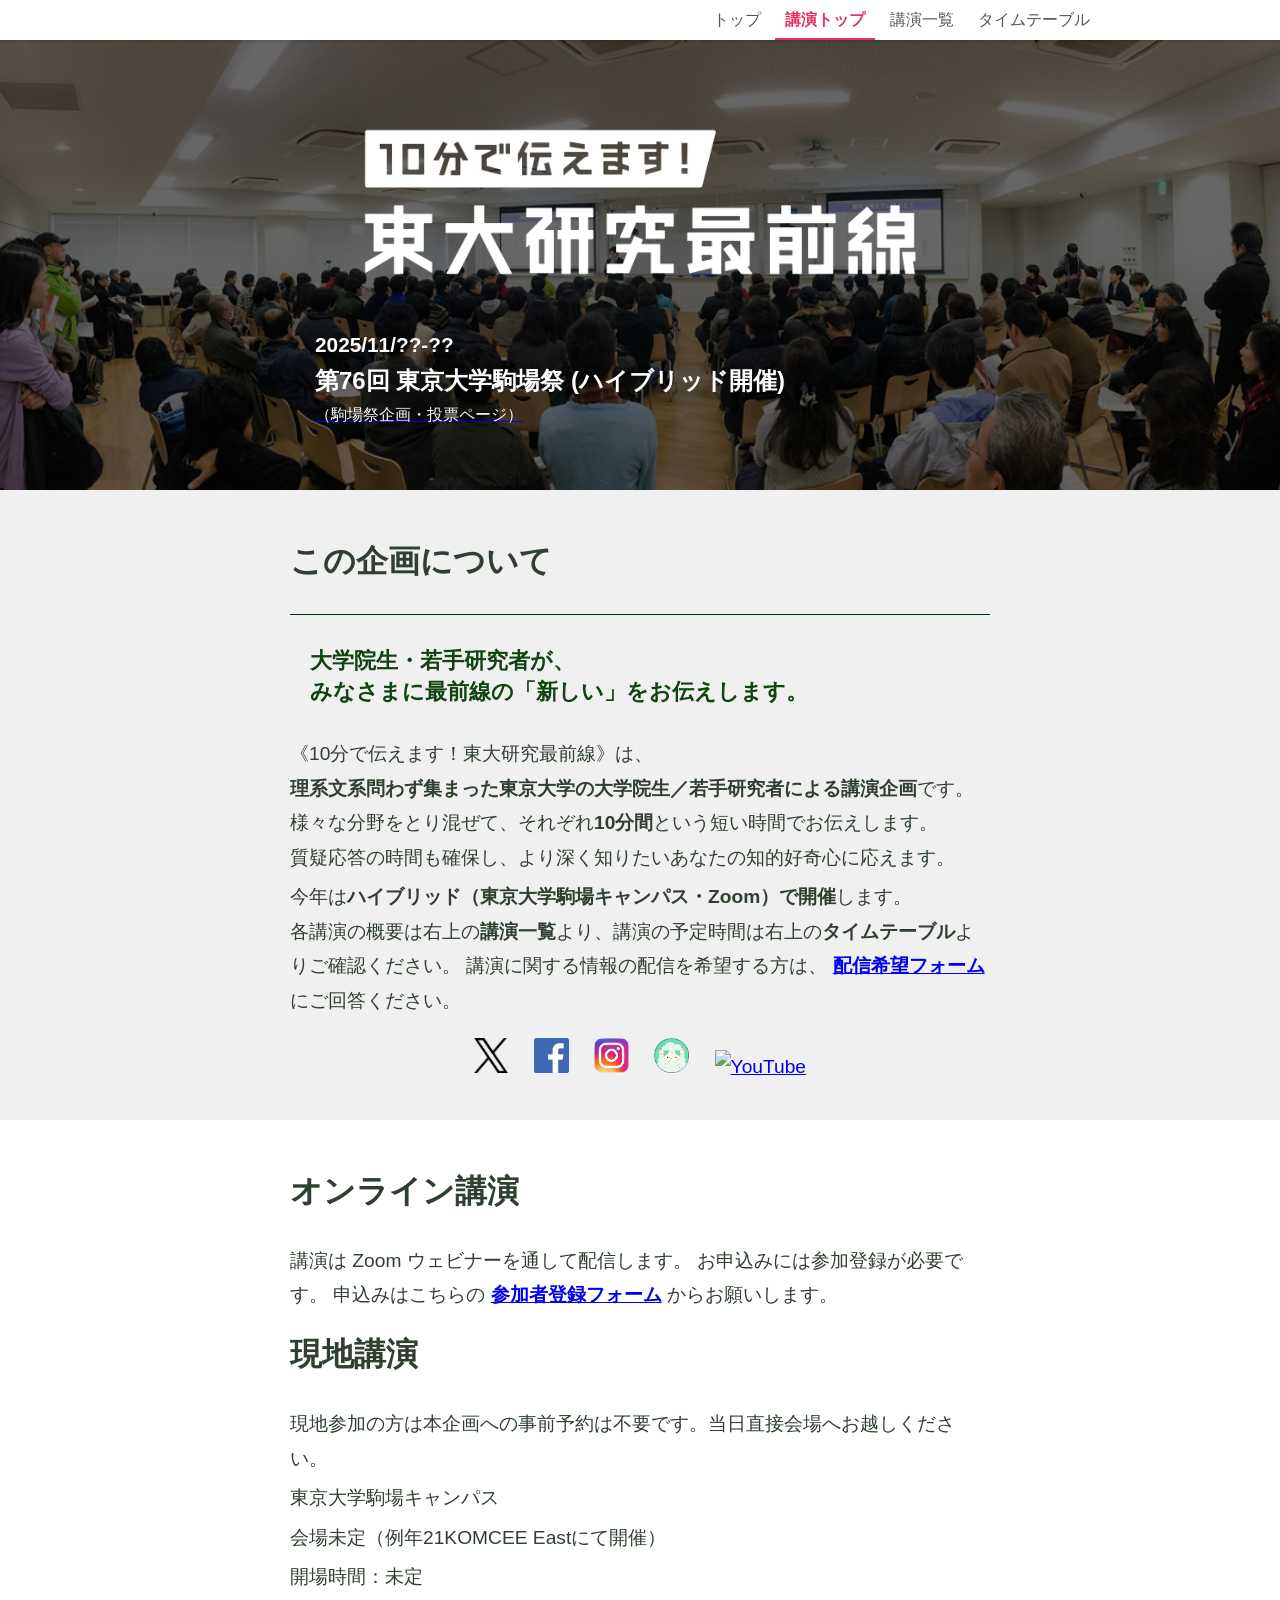
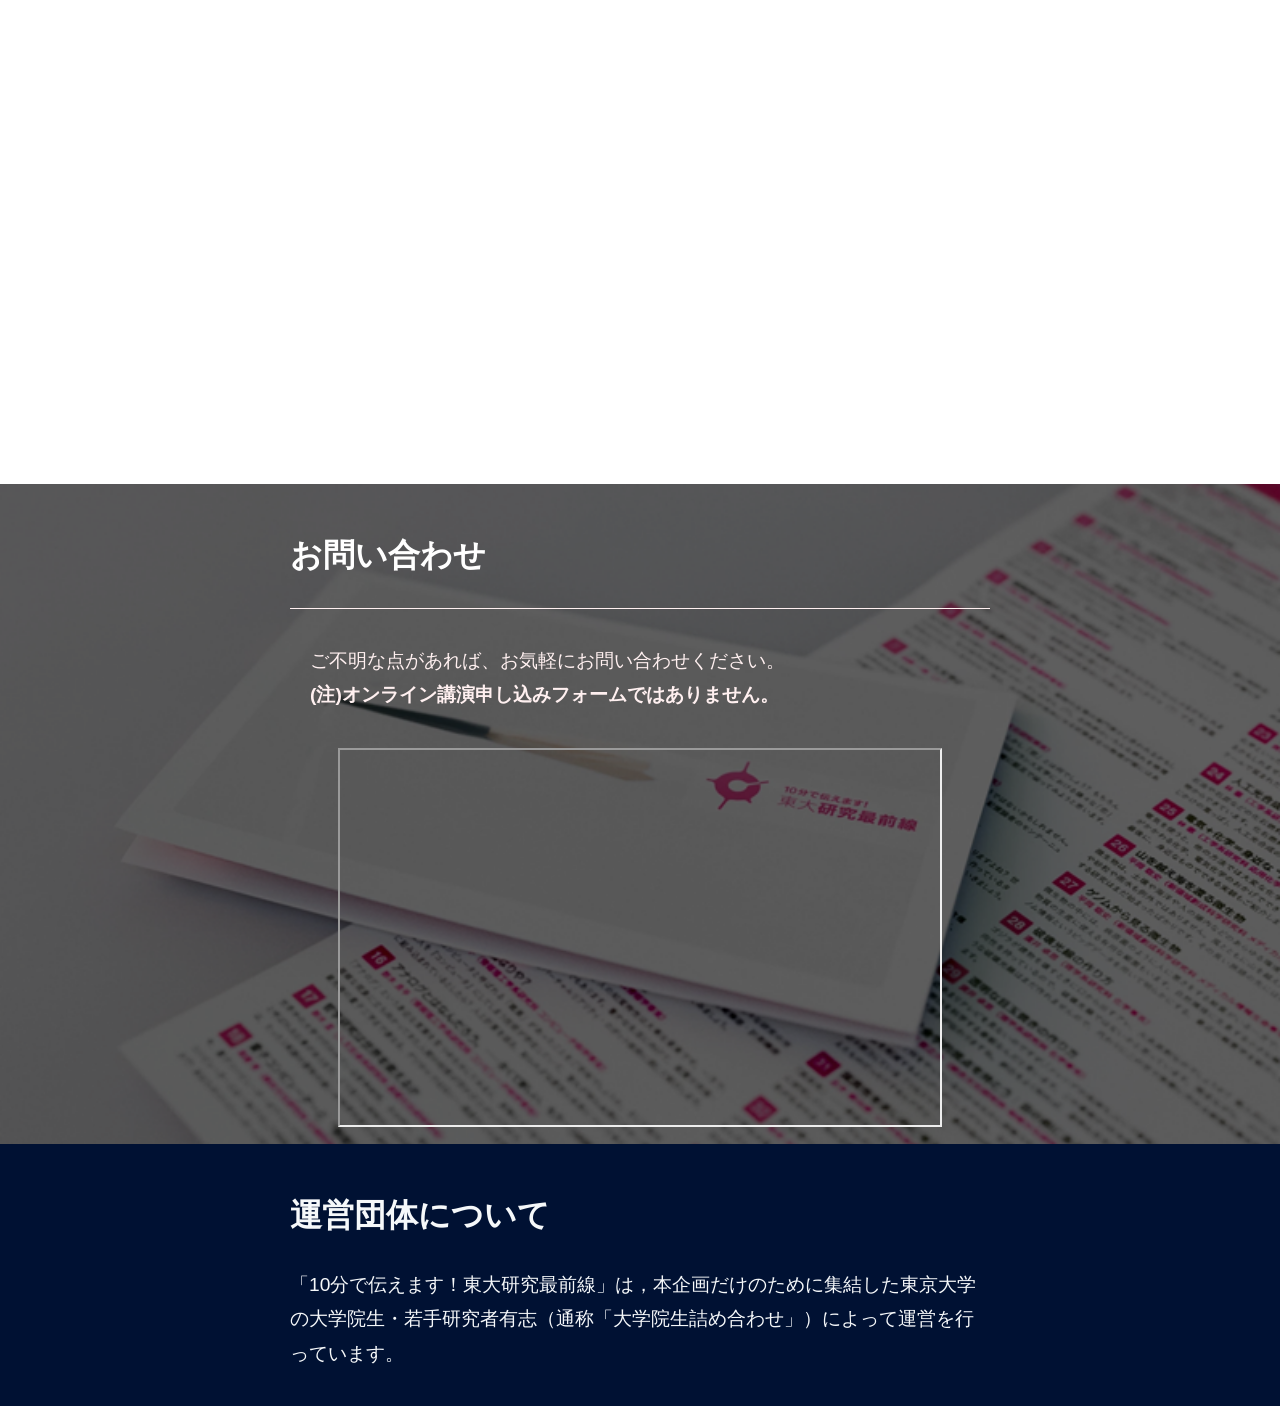
==== index.html @ d10f163a "youtubeリンクを追加" ====
﻿<!DOCTYPE html>
<html lang="ja">

<head>
    <meta charset="UTF-8">
    <meta name="viewport" content="width=device-width, initial-scale=1.0">
    <meta name="description" content="2025年度東京大学駒場祭企画「10分で伝えます！東大研究最前線」のウェブページです。最先端の研究について10分間で分かりやすくお伝えします。">
    <meta name="keywords" content="東京大学,東大,駒場祭,学園祭,講演,2025,10分で伝えます,10分,東大研究最前線,研究最前線,研究">
    <title>2025年度駒場祭「10分で伝えます！東大研究最前線」</title>
    <link rel="stylesheet" href="css/main.css?20250512">
    <link rel="icon" href="img/kf_min.png">

    <!-- OGP -->
    <meta name="twitter:card" content="summary">
    <meta name="twitter:site" content="@ut10min">
    <meta name="twitter:creator" content="@ut10min">
    <meta name="twitter:title" content="2025年度駒場祭「10分で伝えます！東大研究最前線」 - 講演トップ">
    <meta name="twitter:description" content="2025年度東京大学駒場祭企画「10分で伝えます！東大研究最前線」のウェブページです。最先端の研究について10分間で分かりやすくお伝えします。">
    <meta name="twitter:image" content="https://ut-10min.github.io/kf76/img/kf_min.png">
    <meta property="og:title" content="2025年度駒場祭「10分で伝えます！東大研究最前線」 - 講演トップ">
    <meta property="og:url" content="https://ut-10min.github.io/kf76/timetable.html">
    <meta property="og:image" content="https://ut-10min.github.io/kf76/img/kf_min.png">
    <meta property="og:site_name" content="2025年度駒場祭「10分で伝えます！東大研究最前線」">

    <!-- jQuery -->
    <script src="https://ajax.googleapis.com/ajax/libs/jquery/1.8.2/jquery.min.js"></script>

    <!-- Global site tag (gtag.js) - Google Analytics -->
    <script async src="https://www.googletagmanager.com/gtag/js?id=UA-123778672-1"></script>
    <script>
        window.dataLayer = window.dataLayer || [];
        function gtag() { dataLayer.push(arguments); }
        gtag('js', new Date());

        gtag('config', 'UA-123778672-1');
    </script>

    <!-- user script -->
    <script src="js/main.js"></script>
</head>

<body>
    <div class="fixed-nav">
        <div class="fixed-nav-inner">
            <a href="/">トップ</a>
            <!-- <a href="index.html" class="active">トップ</a> -->
            <a href="index.html" class="active">講演トップ</a>
            <a href="talks.html">講演一覧</a>
            <a href="timetable.html">タイムテーブル</a>
        </div>
    </div>
    <div class="container">
        <div id="title-hero">
            <div id="title-logo">
                <img src="img/title.png">
            </div>
            <div id="title-info">
                <p>2025/11/??-??</p>
                <h4>第76回&nbsp;東京大学駒場祭 (ハイブリッド開催)</h4> <!-- UPDATE -->
                <!--<p>申込は<a href="https://ut-10min.github.io/registration/" style="color : #ffffff;">こちら</a>から</p>-->
                <a href="https://ut-10min.github.io/vote.html"><font color="#fffafa">（駒場祭企画・投票ページ）</font></a>
            </div>
        </div>
        <div class="full-article" id="article-intro">
            <h2>この企画について</h2>
            <div class="article-headline">
                <h3>
                    大学院生・若手研究者が、<br>
                    みなさまに最前線の「新しい」をお伝えします。
                </h3>
            </div>
            <p>
                《10分で伝えます！東大研究最前線》は、<br>
                <b>理系文系問わず集まった東京大学の大学院生／若手研究者による講演企画</b>です。<br>
                様々な分野をとり混ぜて、それぞれ<b>10分間</b>という短い時間でお伝えします。<br>
                質疑応答の時間も確保し、より深く知りたいあなたの知的好奇心に応えます。<br>
            </p>
            <p>
                今年は<b>ハイブリッド（東京大学駒場キャンパス・Zoom）で開催</b>します。<br>
                各講演の概要は右上の<b>講演一覧</b>より、講演の予定時間は右上の<b>タイムテーブル</b>よりご確認ください。
                講演に関する情報の配信を希望する方は、
                <b><a href="https://forms.gle/G6cRqaXvZD9eYeik9" target="_blank">配信希望フォーム</a></b>
                にご回答ください。<br>
            </p>
            <p class="center" id="socialicons">
                <a href="https://twitter.com/ut10min" target="_blank">
                    <img src="img/x.png"></a>
                <a href="https://www.facebook.com/10minScience/" target="_blank">
                    <img src="img/facebook.png"></a>
                <a href="https://www.instagram.com/ut10min/" target="_blank">
                    <!-- <a href="img/instagram_qr.png" target="_blank"> -->
                    <img src="img/instagram.png"></a>
                <!-- <img src="img/instagram_qr.png"></a> -->
                <a href="https://ut-10min.github.io/vote.html" target="_blank">
                    <img src="img/may-chan.png"></a>
                <a href="https://www.youtube.com/watch?v=mLT0P1CSfqg&t=4s" target="_blank">
                    <img src="img/youtube.png" alt="YouTube"></a>
            </p>
        </div>
        <div class="full-article" id="article-access">
            <h2>オンライン講演</h2>
            <p>
                講演は Zoom ウェビナーを通して配信します。
                お申込みには参加登録が必要です。
                申込みはこちらの
                <b><a href="https://ut-10min.github.io/registration/" target="_blank">参加者登録フォーム</a></b>
                からお願いします。
                <!--参加登録の準備が整うまでしばらくお待ちください。-->
            </p>
        <h2>現地講演</h2>
            <p>
                現地参加の方は本企画への事前予約は不要です。当日直接会場へお越しください。
            </p>
            <!--
            <p>
                会場：
            </p>
            -->
            <p>
                東京大学駒場キャンパス
            </p>
            <p>
                会場未定（例年21KOMCEE Eastにて開催）
            </p>
            <p>
                <!-- 開場時間：XX:00 - XX:00 -->
                <!-- ※昨年と会場が異なりますのでご注意ください。-->
                開場時間：未定
            </p>
            <div id="access-googlemap">
                <div class="remove-touch">
                    <iframe
                        src="https://www.google.com/maps/embed?pb=!1m14!1m8!1m3!1d3241.666642055791!2d139.6837761!3d35.660584!3m2!1i1024!2i768!4f13.1!3m3!1m2!1s0x6018f353d40075ad%3A0x563e46f8dccdaf7!2z5p2x5Lqs5aSn5a2mIDIxS09NQ0VFIEVhc3Q!5e0!3m2!1sja!2sjp!4v1732030469782!5m2!1sja!2sjp"
                        width="600" height="450" style="border:0;" allowfullscreen="" loading="lazy"
                        referrerpolicy="no-referrer-when-downgrade"></iframe>
                </div>
                <div class="remove-pc">
                    <iframe
                        src="https://www.google.com/maps/embed?pb=!1m14!1m8!1m3!1d3241.666642055791!2d139.6837761!3d35.660584!3m2!1i1024!2i768!4f13.1!3m3!1m2!1s0x6018f353d40075ad%3A0x563e46f8dccdaf7!2z5p2x5Lqs5aSn5a2mIDIxS09NQ0VFIEVhc3Q!5e0!3m2!1sja!2sjp!4v1732030469782!5m2!1sja!2sjp"
                        width="600" height="450" style="border:0;" allowfullscreen="" loading="lazy"
                        referrerpolicy="no-referrer-when-downgrade"></iframe>
                </div>
            </div>
        </div>
        <div class="full-article article-dark" id="article-inquiry">
            <h2>お問い合わせ</h2>
            <div class="article-headline">
                <p>
                    ご不明な点があれば、お気軽にお問い合わせください。
                    <br><b>(注)オンライン講演申し込みフォームではありません。</b>
                </p>
            </div>
            <div id="inquiry-form-pc">
                <iframe src="https://forms.gle/yDF9upZH6AzfChyFA" id="inqury-iframe" scrolling="yes"></iframe>
            </div>
            <div id="inquiry-form-touch">
                <iframe src="https://forms.gle/yDF9upZH6AzfChyFA" id="inqury-iframe" scrolling="yes"></iframe>
            </div>
        </div>
        <div class="full-article" id="article-us">
            <h2>運営団体について</h2>
            <p>「10分で伝えます！東大研究最前線」は，本企画だけのために集結した東京大学の大学院生・若手研究者有志（通称「大学院生詰め合わせ」）によって運営を行っています。</p>
            <!-- <p>本団体では，企画に参加・協力してくださる院生（含: 六年制学科高学年生）の方を募集しています！お問い合わせフォームからお気軽にお声掛けください。</p> -->
        </div>
    </div>
</body>

</html>
---- css/main.css ----
@charset "UTF-8";
/* utility */
.clearfix:after {
  content: "";
  clear: both;
  display: block; }

@media screen and (max-width: 639px) {
  .remove-touch {
    display: none; } }

@media screen and (min-width: 640px) {
  .remove-pc {
    display: none; } }

@media screen and (max-width: 639px) {
  html {
    font-size: 70%; } }

body {
  margin: 40px 0 0 0;
  background: #F5F8FA;
  font-family: 'ヒラギノ角ゴ Pro W3','Hiragino Kaku Gothic Pro','メイリオ',Meiryo,Osaka,'ＭＳ Ｐゴシック','MS PGothic',sans-serif;
  color: #304030; }

.fixed-nav {
  position: fixed;
  top: 0px;
  width: 100%;
  height: 40px;
  z-index: 10000;
  background: #fff;
  box-shadow: 0 0 2px 2px rgba(0, 0, 0, 0.1);
  text-align: right; }
  .fixed-nav .fixed-nav-inner {
    max-width: 960px;
    height: 100%;
    margin: 0 auto;
    box-sizing: border-box;
    padding: 0 20px; }
    @media screen and (max-width: 639px) {
      .fixed-nav .fixed-nav-inner {
        padding: 0 10px; } }
  .fixed-nav a {
    display: inline-block;
    height: 100%;
    padding: 0 10px;
    box-sizing: border-box;
    text-decoration: none;
    line-height: 40px;
    color: #555; }
    @media screen and (max-width: 639px) {
      .fixed-nav a {
        padding: 0 5px;
        font-size: 120%; } }
    .fixed-nav a:hover, .fixed-nav a.active {
      border-bottom: solid 2px #e73262;
      color: #e73262;
      font-weight: bolder; }

.container {
  width: 100%;
  margin: 0 auto;
  background: #fff; }
  .container a.anchor {
    display: block;
    visibility: none;
    position: relative;
    top: -40px; }

.full-article {
  margin: 0 auto;
  padding: 30px 5%; }
  @media screen and (max-width: 639px) {
    .full-article {
      padding: 15px 5%; } }
  .full-article h2 {
    max-width: 700px;
    margin: 20px auto 30px;
    font-size: 200%; }
    @media screen and (max-width: 639px) {
      .full-article h2 {
        margin: 15px auto 20px; } }
  .full-article p {
    max-width: 700px;
    margin: 5px auto;
    font-size: 120%;
    line-height: 180%; }
    @media screen and (max-width: 639px) {
      .full-article p {
        line-height: 170%; } }
    .full-article p.center {
      text-align: center; }
  .full-article a {
    text-decoration: underline; }
    .full-article a:visited {
      color: #304030; }
  .full-article .article-headline {
    box-sizing: border-box;
    max-width: 700px;
    margin: 20px auto;
    padding: 30px 20px 10px;
    border-top: solid 1px #003300;
    color: #114411; }
    @media screen and (max-width: 639px) {
      .full-article .article-headline {
        margin: 20px auto 10px;
        padding: 15px 15px; } }
    .full-article .article-headline h3 {
      font-size: 140%;
      margin: 0; }
  .full-article.article-dark {
    color: #fff; }
    .full-article.article-dark .article-headline {
      color: #fff0f0;
      border-color: #fff0f0; }
    .full-article.article-dark a {
      text-decoration: underline;
      color: #fff0f0; }

#title-hero {
  box-sizing: border-box;
  height: 450px;
  background-image: url(../img/title_background.png);
  background-size: cover;
  background-position: center;
  padding-top: 80px; }
  @media screen and (max-width: 640px) {
    #title-hero {
      height: 300px; } }
  @media screen and (max-width: 640px) {
    #title-hero {
      padding-top: 50px; } }
  #title-hero #title-logo {
    margin: 0 auto;
    max-width: 600px;
    text-align: center; }
    #title-hero #title-logo img {
      width: 95%; }
  #title-hero #title-info {
    margin: 45px auto;
    padding: 0 10px;
    max-width: 650px;
    text-align: left; }
    @media screen and (max-width: 640px) {
      #title-hero #title-info {
        margin: 30px auto; } }
    #title-hero #title-info p {
      color: #fff;
      font-weight: bold;
      font-size: 130%;
      margin: 5px 0; }
    #title-hero #title-info h4 {
      color: #fff;
      font-size: 150%;
      margin: 8px 0; }

#article-intro {
  background-color: #f0f0f0; }
  #article-intro #socialicons {
    margin-top: 20px; }
    #article-intro #socialicons img {
      height: 35px;
      margin: 0 10px; }

#article-access #access-googlemap {
  text-align: center; }

#article-inquiry {
  height: 600px;
  background-image: url(../img/pamphlet.png);
  background-size: cover;
  background-position: center; }
  @media screen and (max-width: 640px) {
    #article-inquiry {
      height: 650px; } }
  #article-inquiry #inquiry-form-pc {
    text-align: center; }
    @media screen and (max-width: 639px) {
      #article-inquiry #inquiry-form-pc {
        display: none; } }
    #article-inquiry #inquiry-form-pc iframe {
      width: 600px;
      height: 375px; }
  #article-inquiry #inquiry-form-touch {
    text-align: center; }
    @media screen and (min-width: 640px) {
      #article-inquiry #inquiry-form-touch {
        display: none; } }
    #article-inquiry #inquiry-form-touch iframe {
      width: 300px;
      height: 460px; }

#article-credit {
  background: #142b18; }
  #article-credit h3 {
    margin-top: 30px;
    text-align: center;
    font-size: 140%; }
  #article-credit #copyright {
    margin-top: 30px;
    text-align: center;
    font-size: 80%; }

.talk-header {
  margin-bottom: 10px; }
  .talk-header span.title {
    font-size: 140%; }
  .talk-header span.name {
    font-size: 110%; }
  .talk-header span.major {
    font-size: 110%;
    color: gray; }

.talk-abs {
  margin-bottom: 30px;
  margin-left: 20px; }

.time-table {
  margin-left: 10px; }
  .time-table td.title {
    padding-left: 10px;}
  .time-table td.name {
    padding-left: 10px; 
    min-width: 100px; }

/*# sourceMappingURL=main.css.map */
#article-us {
  background: #013; 
  color: #F5F8FA;}
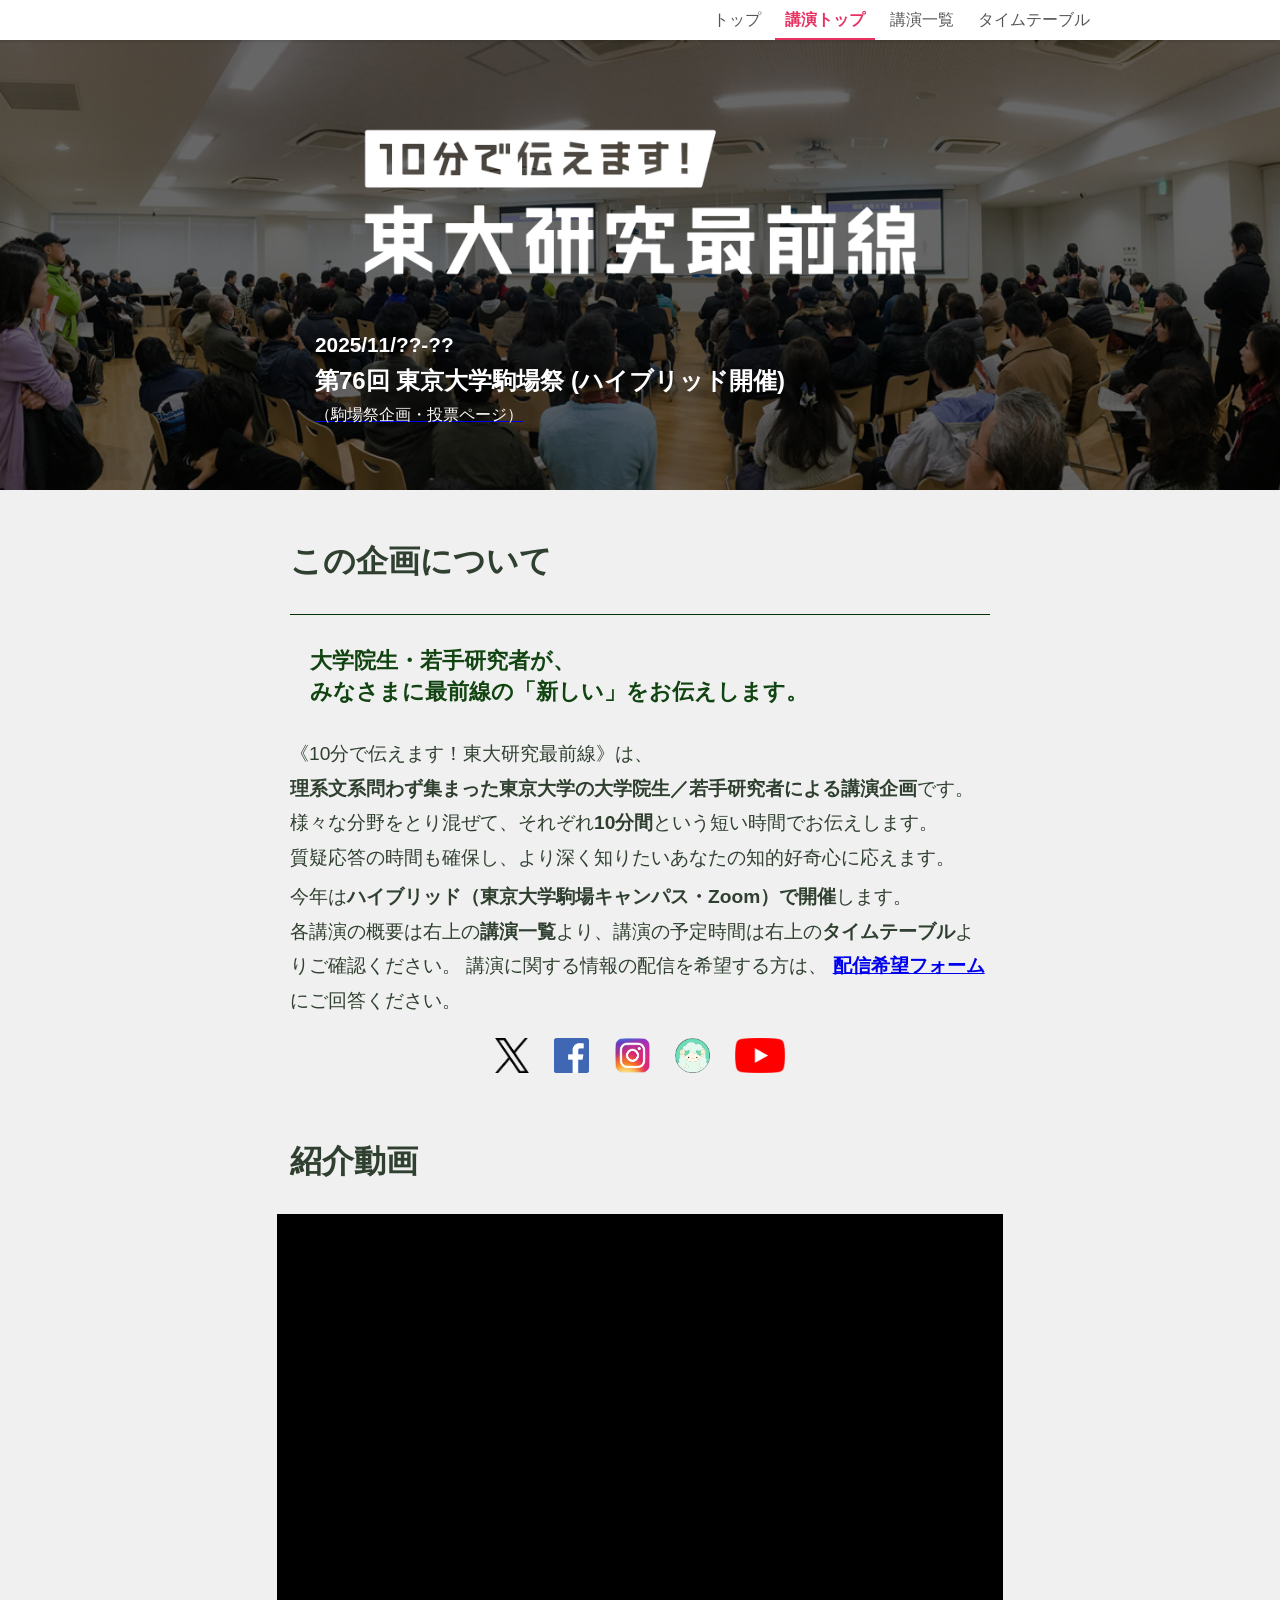
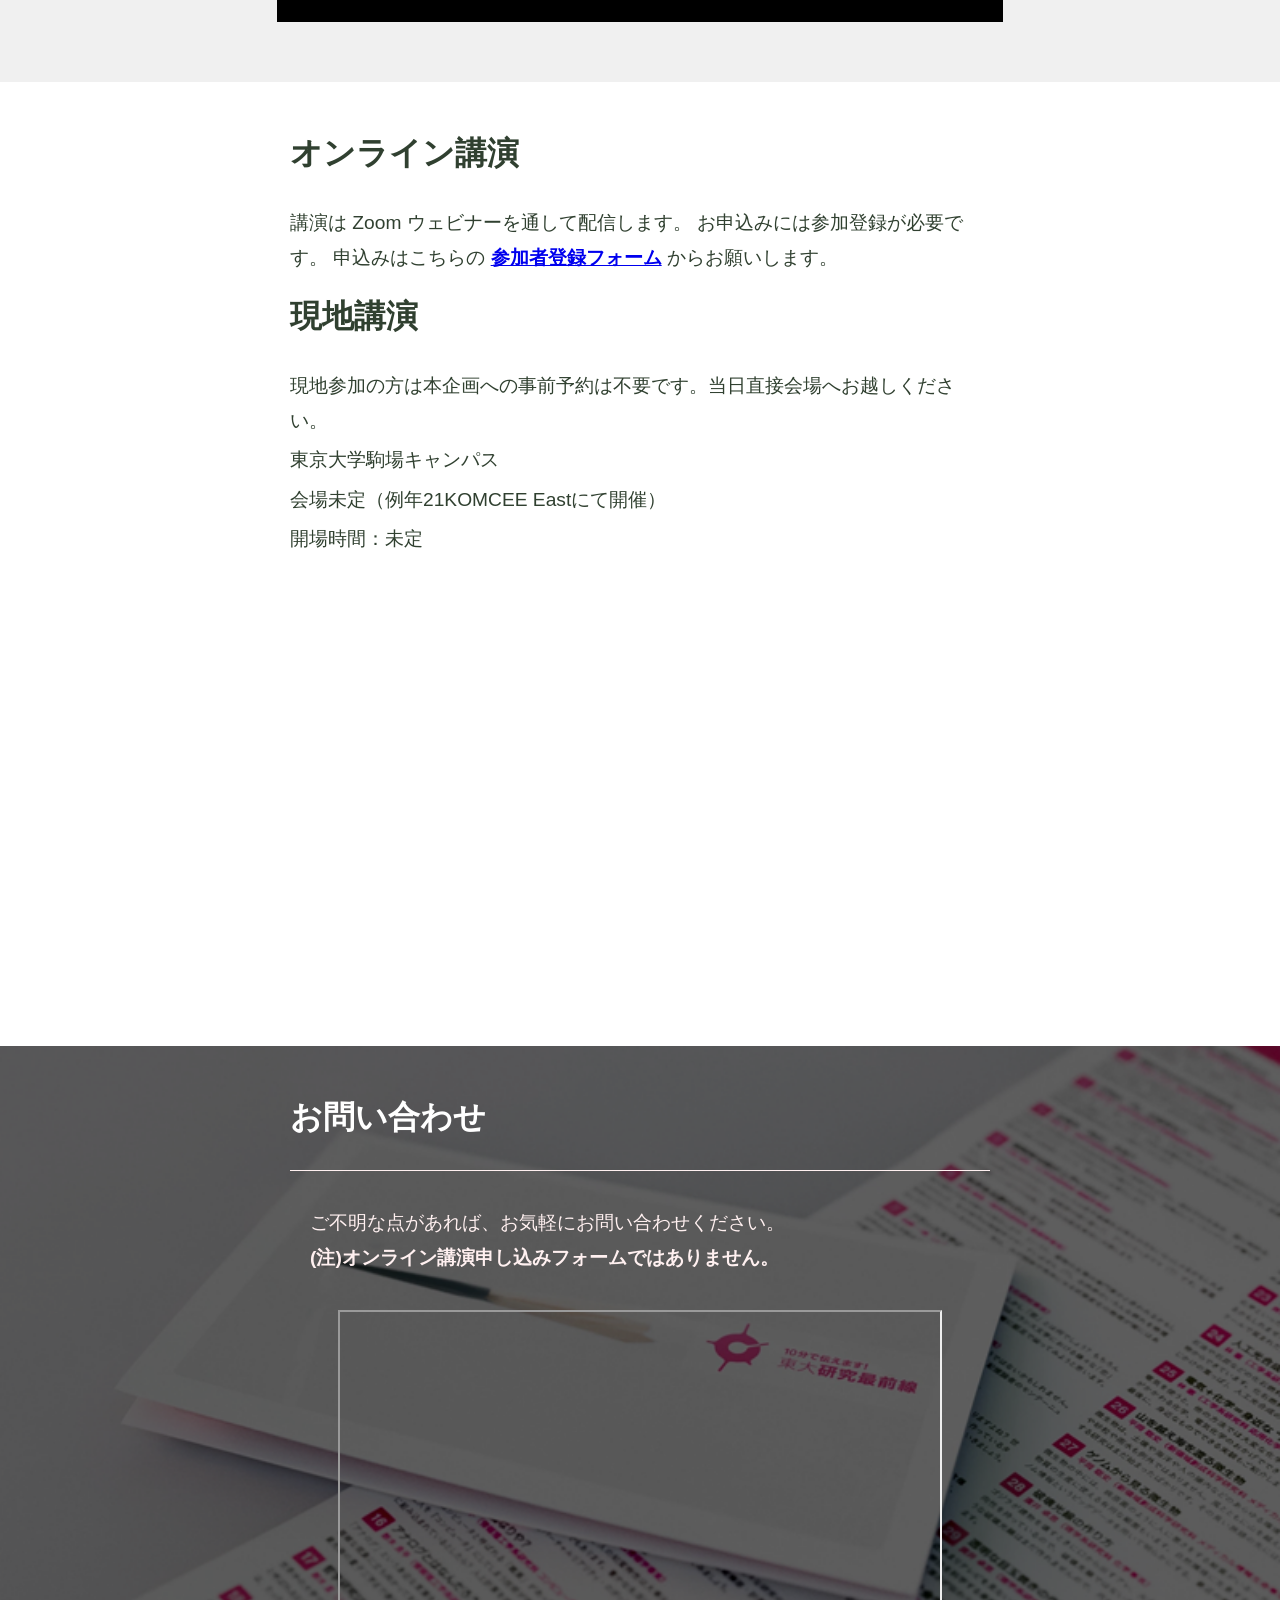
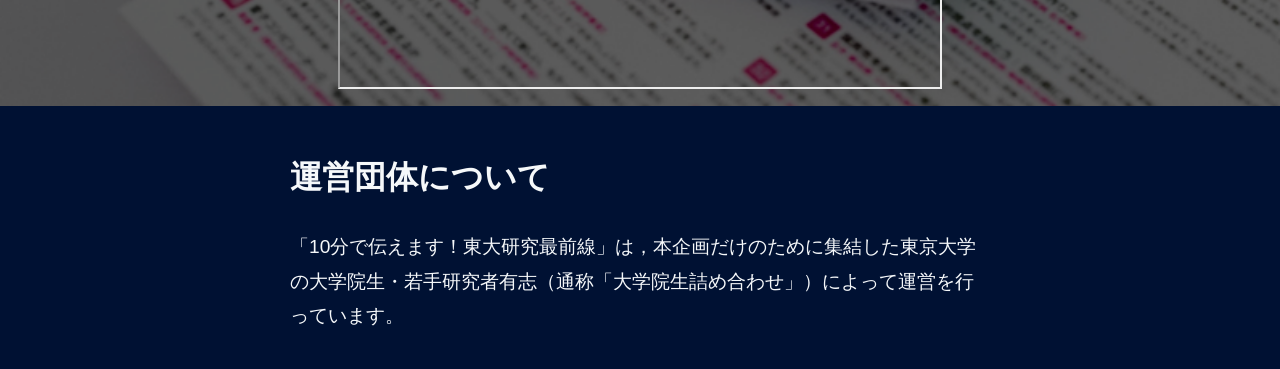
==== commit ddda34ab: "動画ウィンドウを追加" ====
--- a/index.html
+++ b/index.html
@@ -96,6 +96,19 @@
                 <a href="https://www.youtube.com/watch?v=mLT0P1CSfqg&t=4s" target="_blank">
                     <img src="img/youtube.png" alt="YouTube"></a>
             </p>
+            <div class="full-article" id="article-movie">
+                <h2>紹介動画</h2>
+                <div class="video-container">
+                    <iframe 
+                        src="https://www.youtube.com/embed/mLT0P1CSfqg" 
+                        title="YouTube video player" 
+                        frameborder="0" 
+                        allow="accelerometer; clipboard-write; encrypted-media; gyroscope; picture-in-picture" 
+                        allowfullscreen>
+                    </iframe>
+                </div>
+            </div>
+
         </div>
         <div class="full-article" id="article-access">
             <h2>オンライン講演</h2>
--- a/css/main.css
+++ b/css/main.css
@@ -229,3 +229,20 @@
   background: #013; 
   color: #F5F8FA;}
 
+.video-container {
+    position: relative;
+    width: 70%;              /* 横幅をページの7割に設定 */
+    margin: 0 auto;          /* 中央寄せ */
+    padding-bottom: 39.375%; /* 16:9比率の高さ (70% * 9/16 = 39.375%) */
+    height: 0;
+    overflow: hidden;
+    background: #000;
+}
+
+.video-container iframe {
+    position: absolute;
+    top: 0;
+    left: 0;
+    width: 100%;   /* 親要素の70%幅にフィット */
+    height: 100%;  /* アスペクト比を維持 */
+}
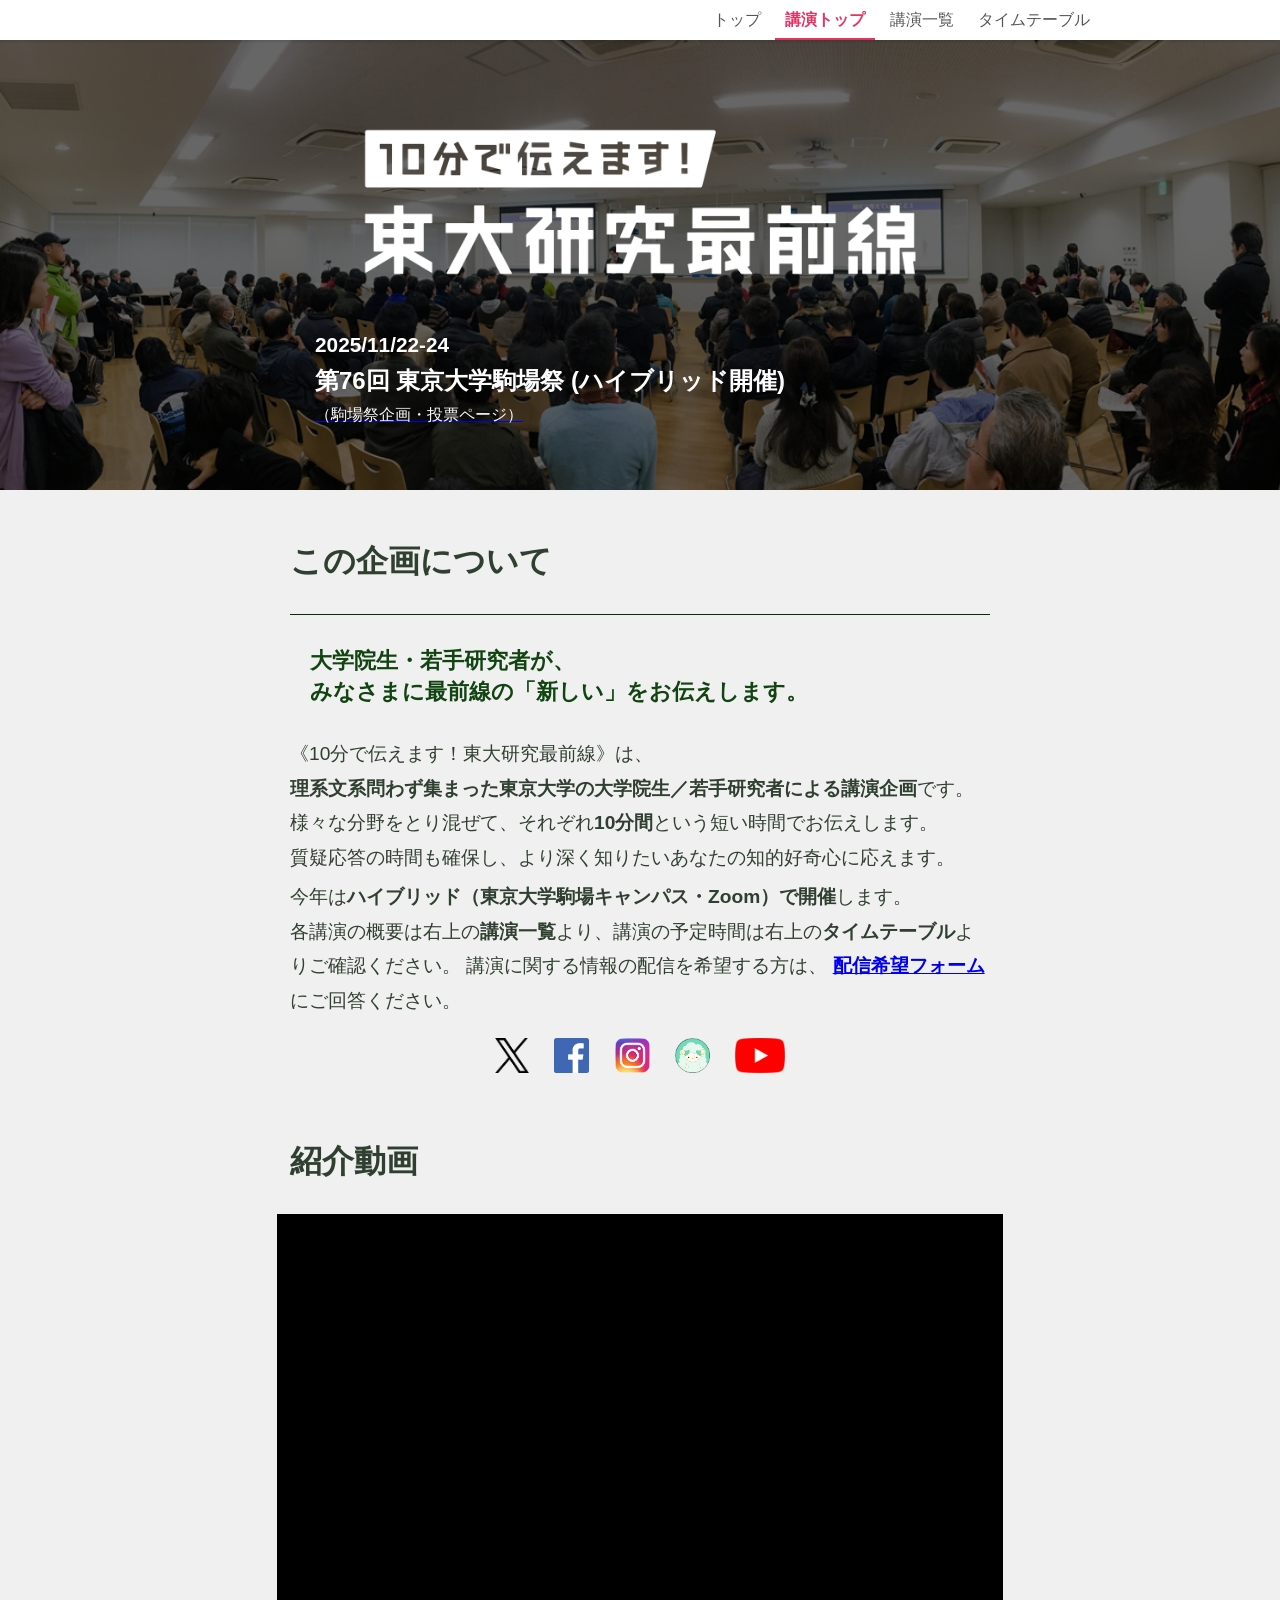
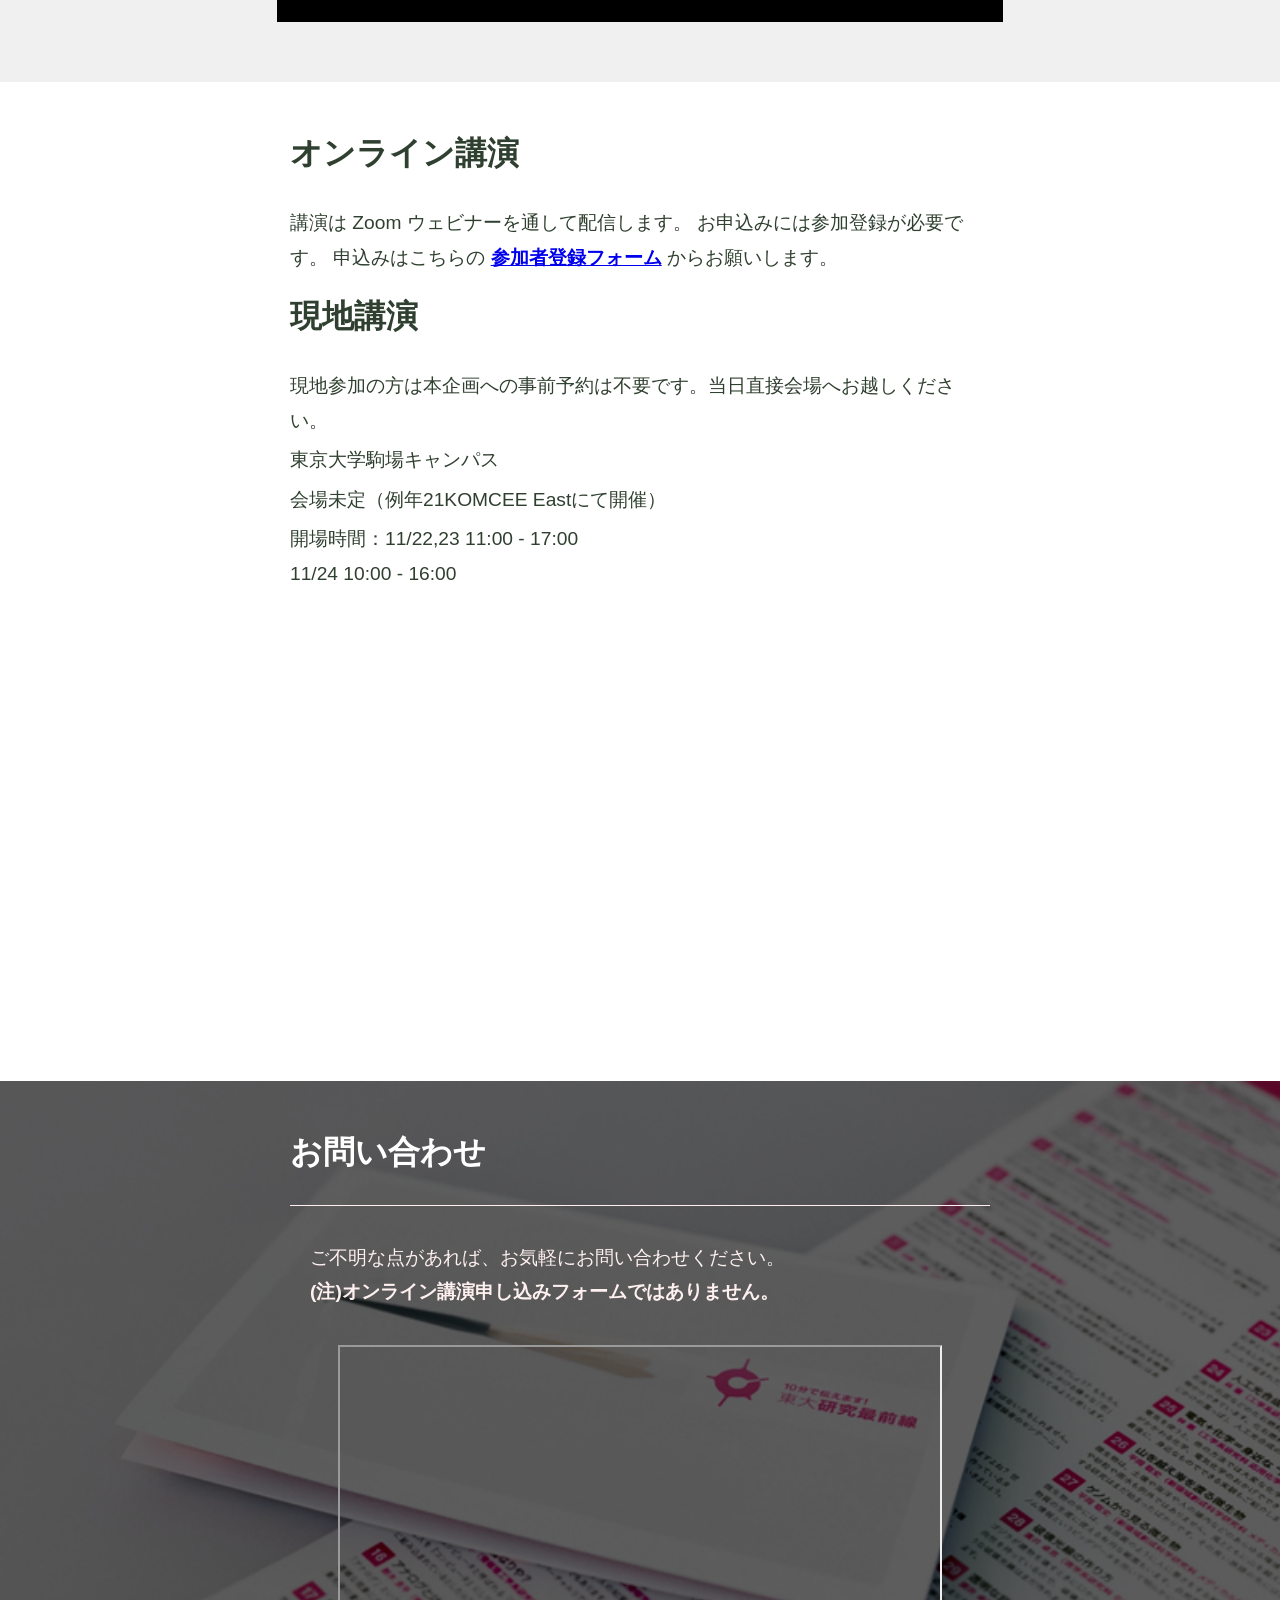
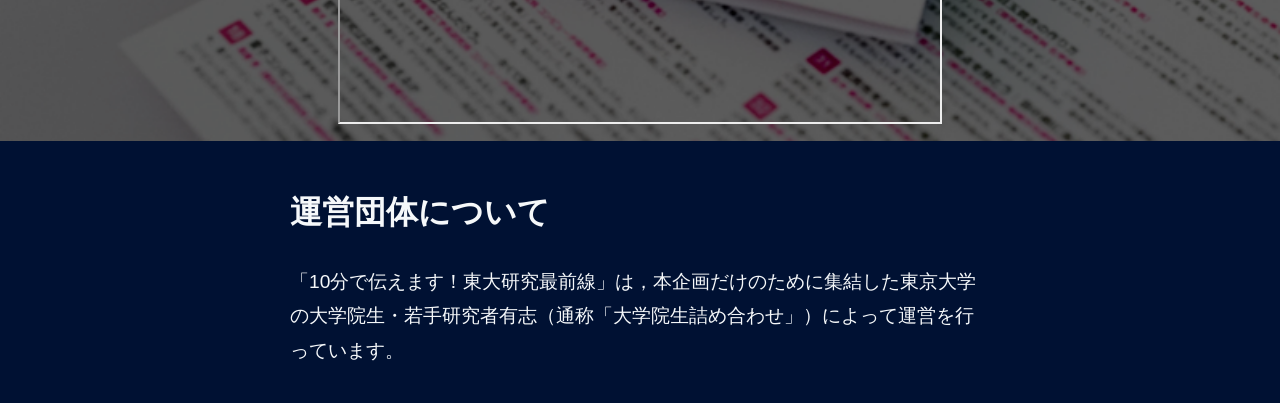
==== commit 750d0921: "タイムテーブル等を反映" ====
--- a/index.html
+++ b/index.html
@@ -55,7 +55,7 @@
                 <img src="img/title.png">
             </div>
             <div id="title-info">
-                <p>2025/11/??-??</p>
+                <p>2025/11/22-24</p>
                 <h4>第76回&nbsp;東京大学駒場祭 (ハイブリッド開催)</h4> <!-- UPDATE -->
                 <!--<p>申込は<a href="https://ut-10min.github.io/registration/" style="color : #ffffff;">こちら</a>から</p>-->
                 <a href="https://ut-10min.github.io/vote.html"><font color="#fffafa">（駒場祭企画・投票ページ）</font></a>
@@ -138,7 +138,8 @@
             <p>
                 <!-- 開場時間：XX:00 - XX:00 -->
                 <!-- ※昨年と会場が異なりますのでご注意ください。-->
-                開場時間：未定
+                開場時間：11/22,23  11:00 - 17:00
+                <br>     11/24  10:00 - 16:00
             </p>
             <div id="access-googlemap">
                 <div class="remove-touch">
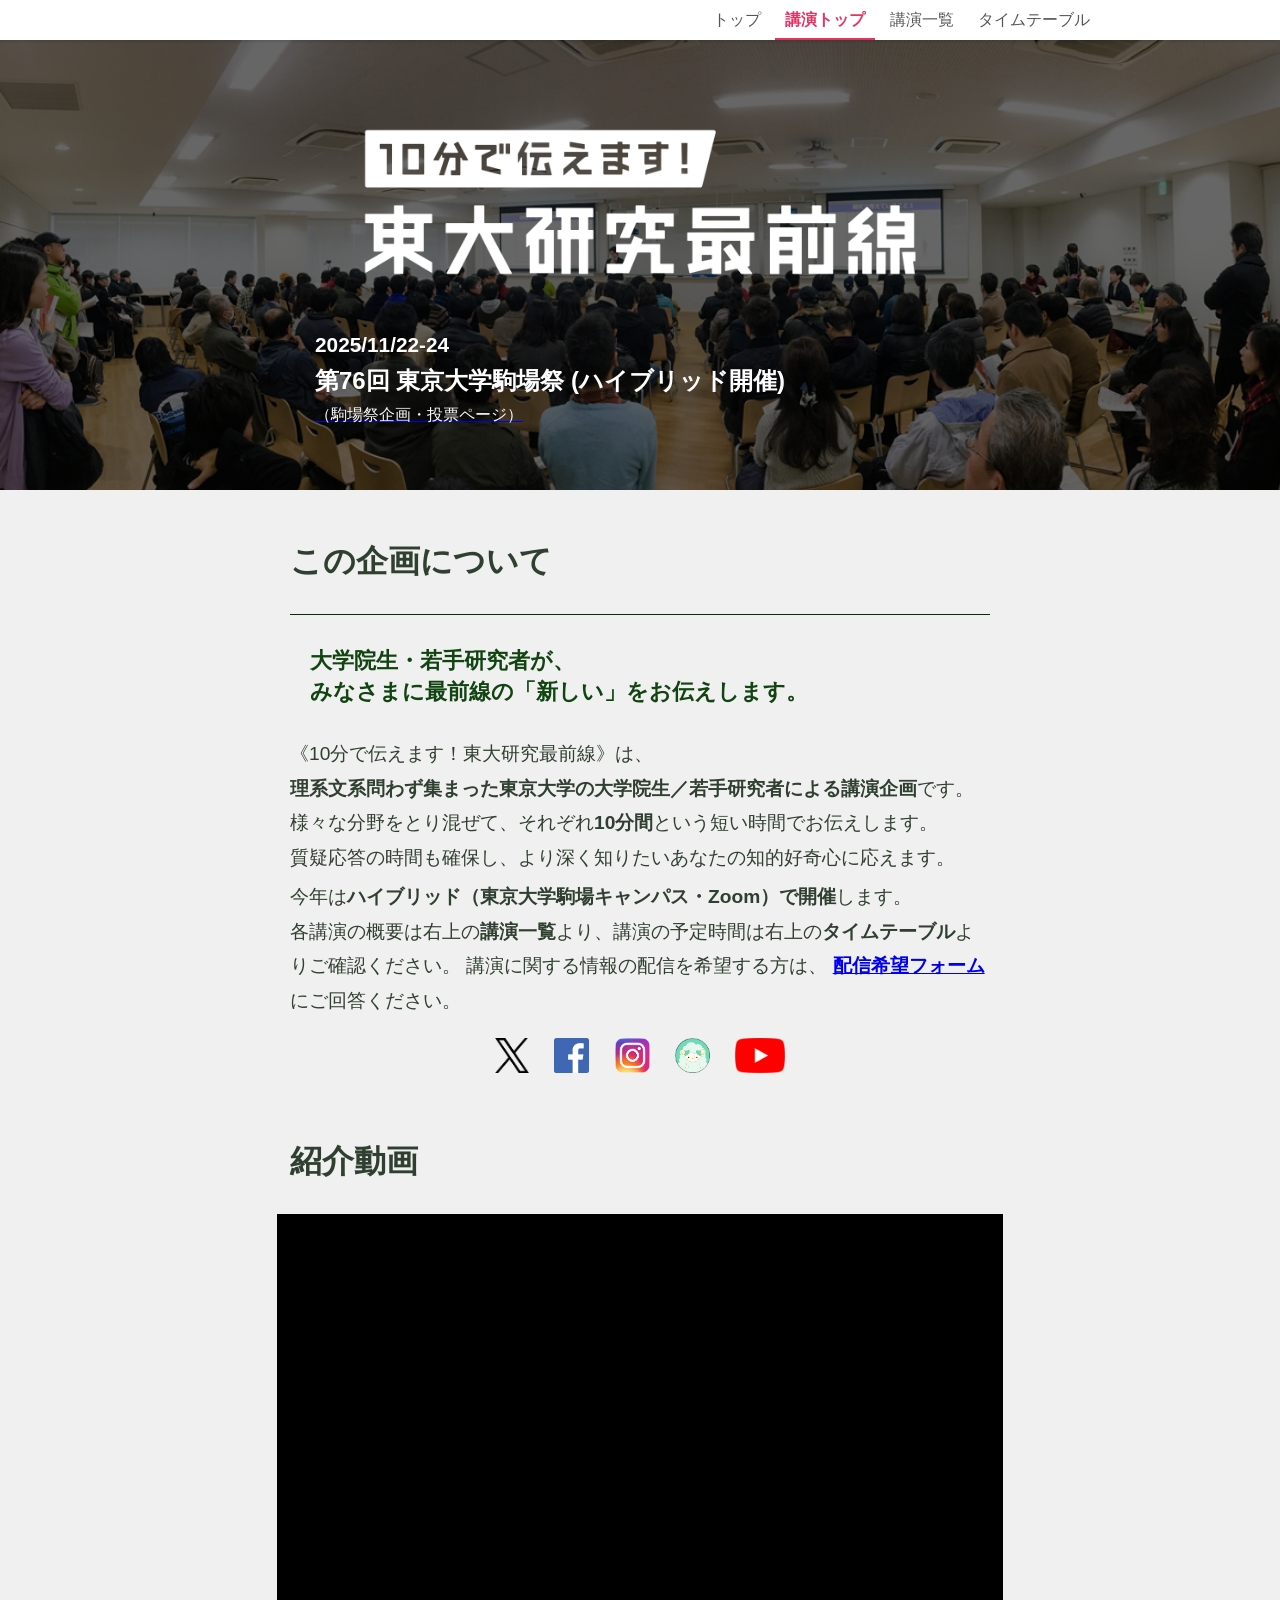
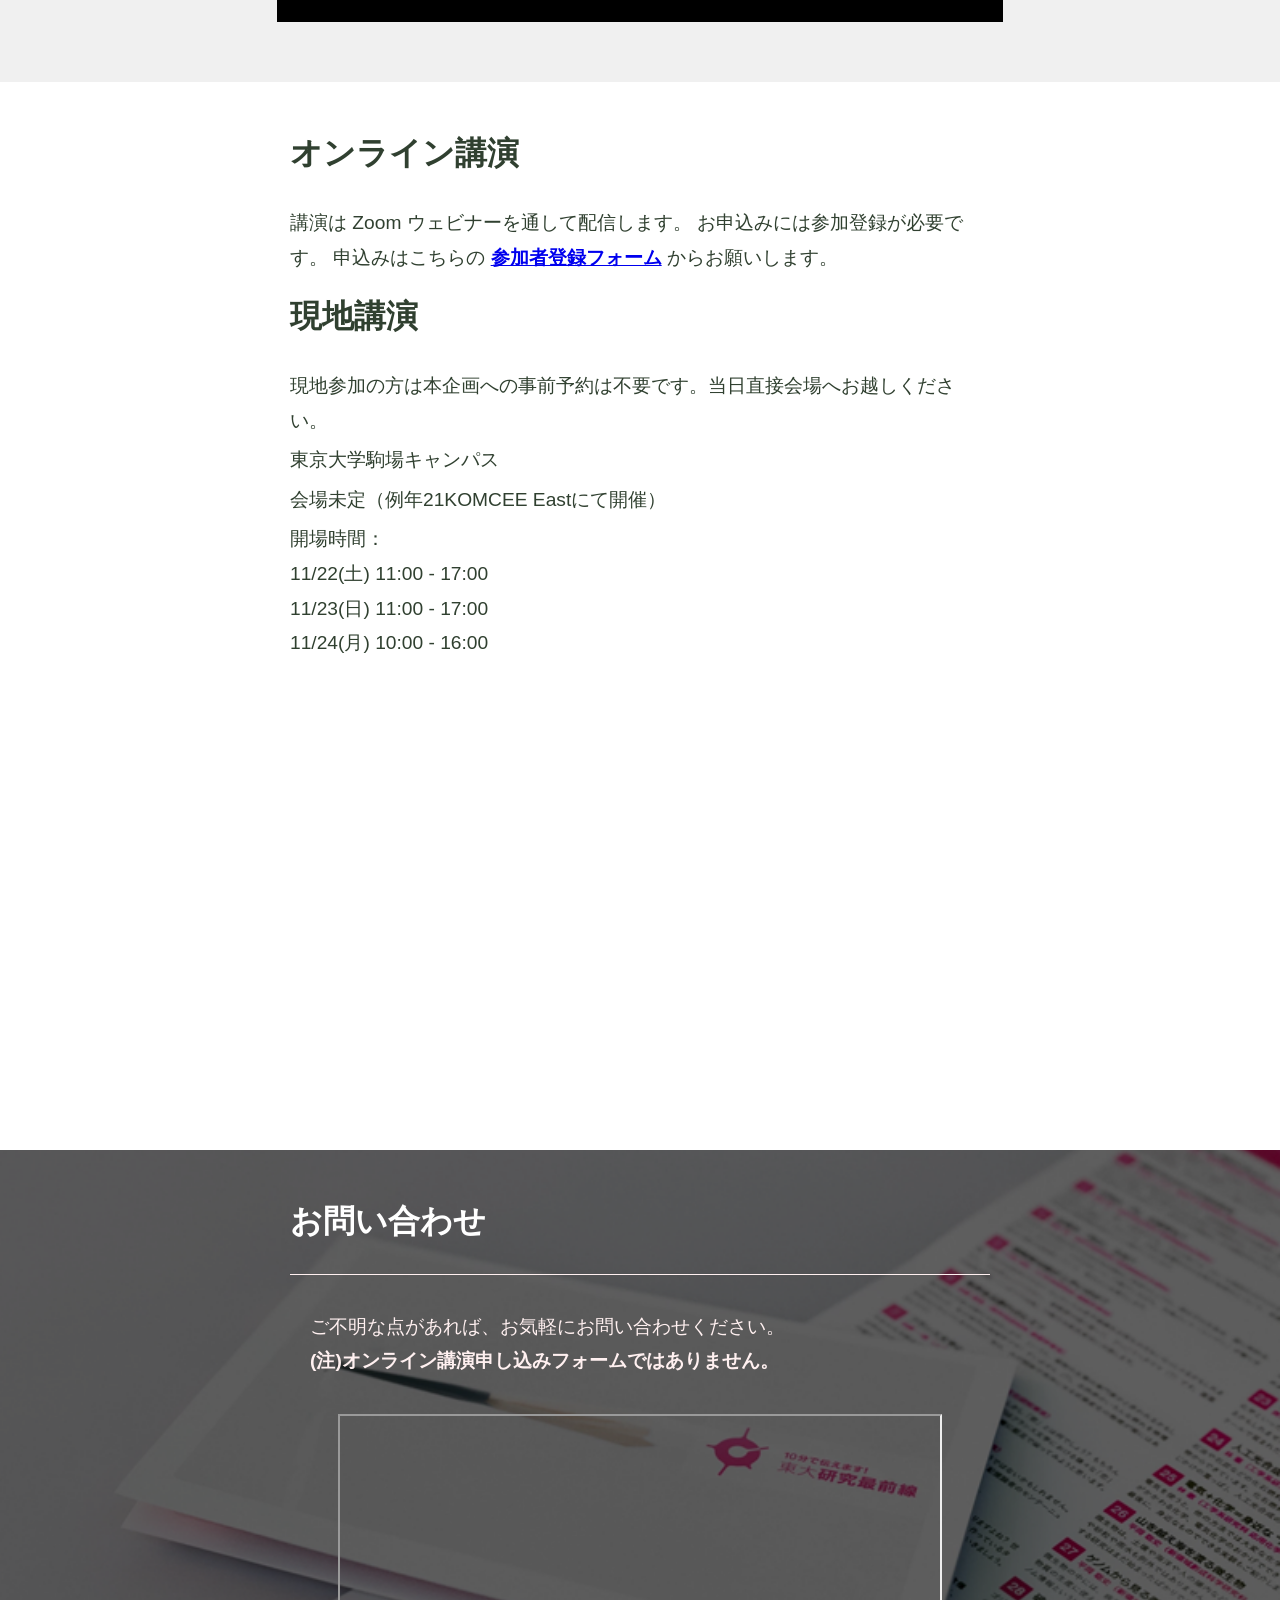
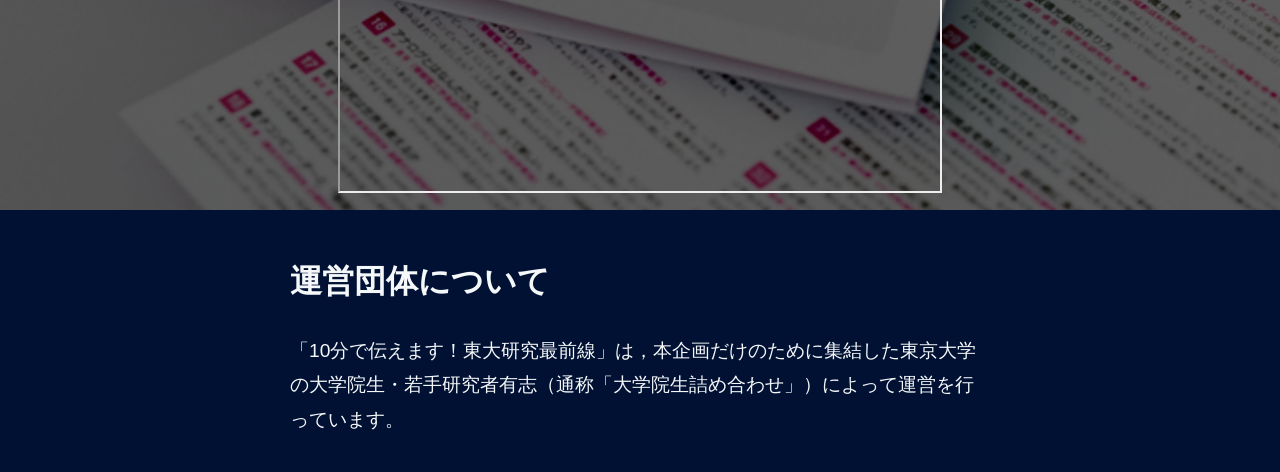
==== commit baa1be2b: "日付を見やすく" ====
--- a/index.html
+++ b/index.html
@@ -138,8 +138,10 @@
             <p>
                 <!-- 開場時間：XX:00 - XX:00 -->
                 <!-- ※昨年と会場が異なりますのでご注意ください。-->
-                開場時間：11/22,23  11:00 - 17:00
-                <br>     11/24  10:00 - 16:00
+                開場時間：<br>
+                11/22(土)  11:00 - 17:00<br>
+                11/23(日)  11:00 - 17:00<br>
+                11/24(月)  10:00 - 16:00<br>
             </p>
             <div id="access-googlemap">
                 <div class="remove-touch">
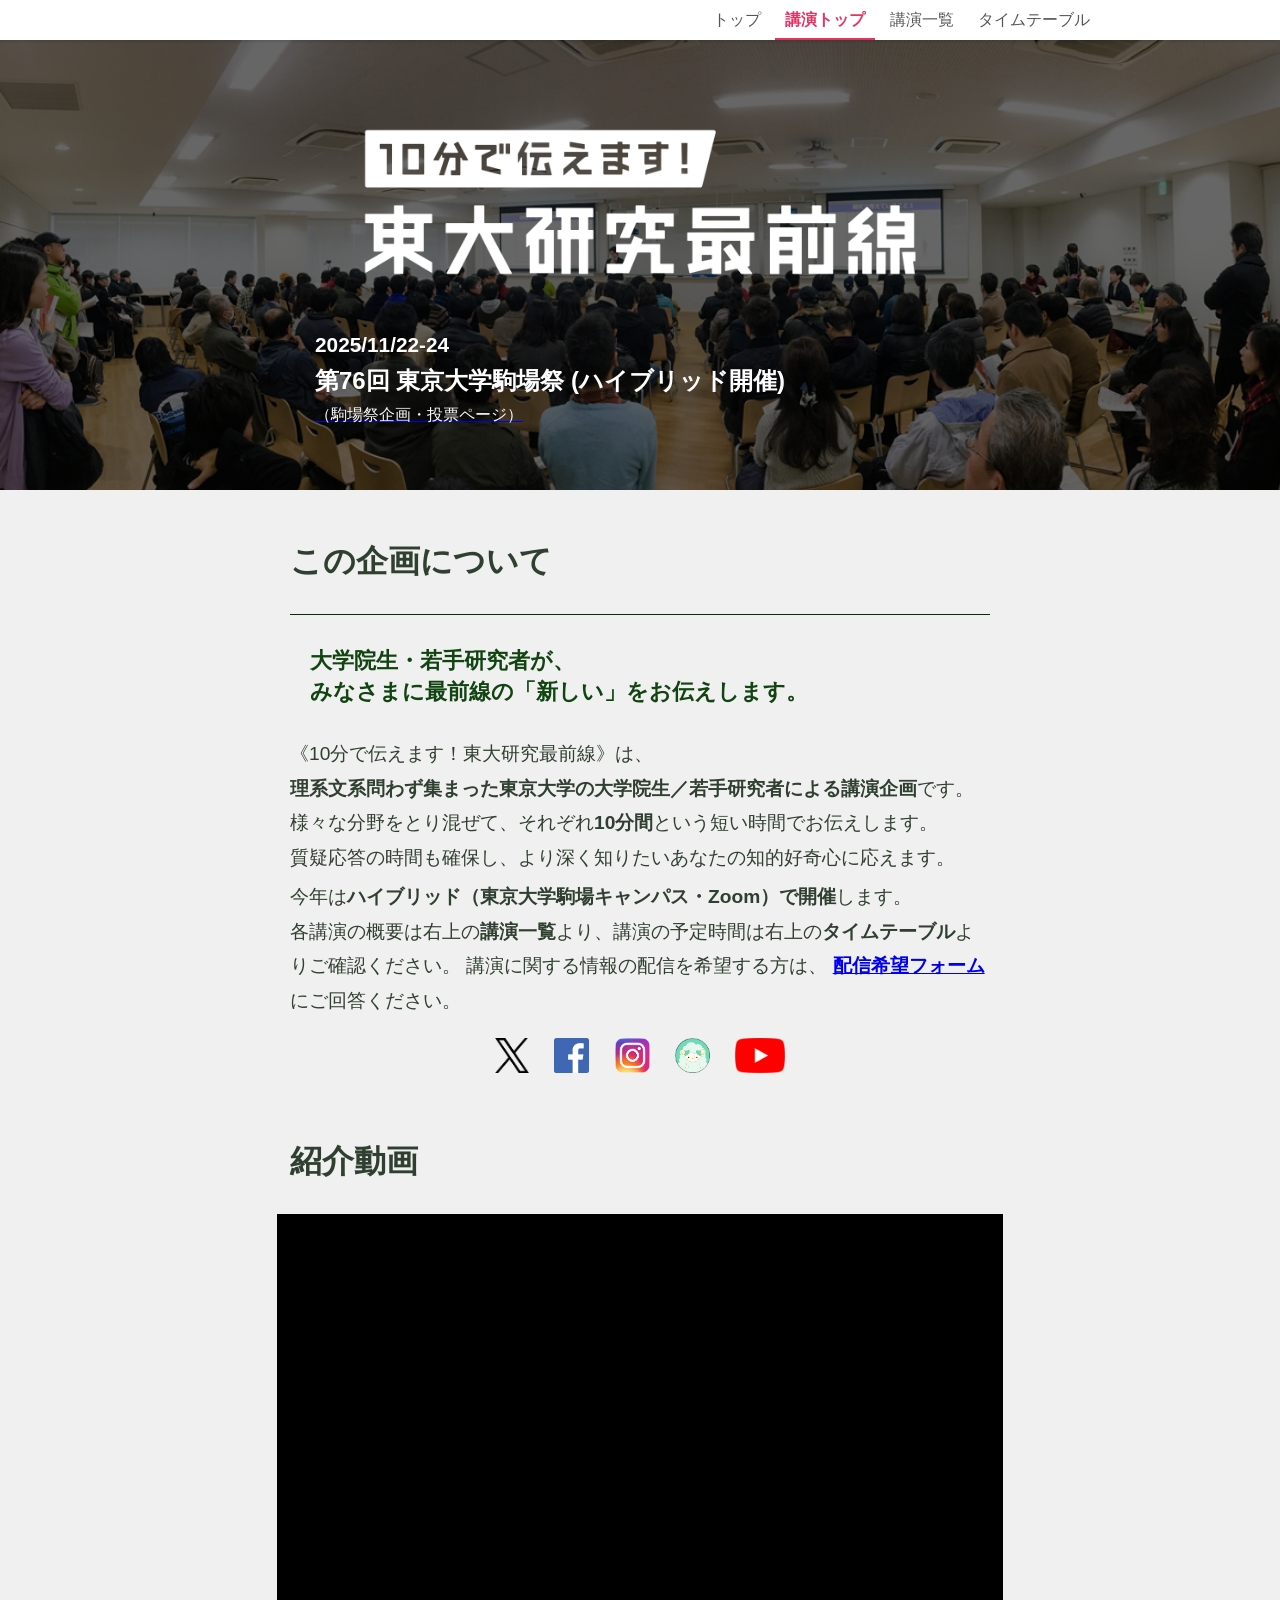
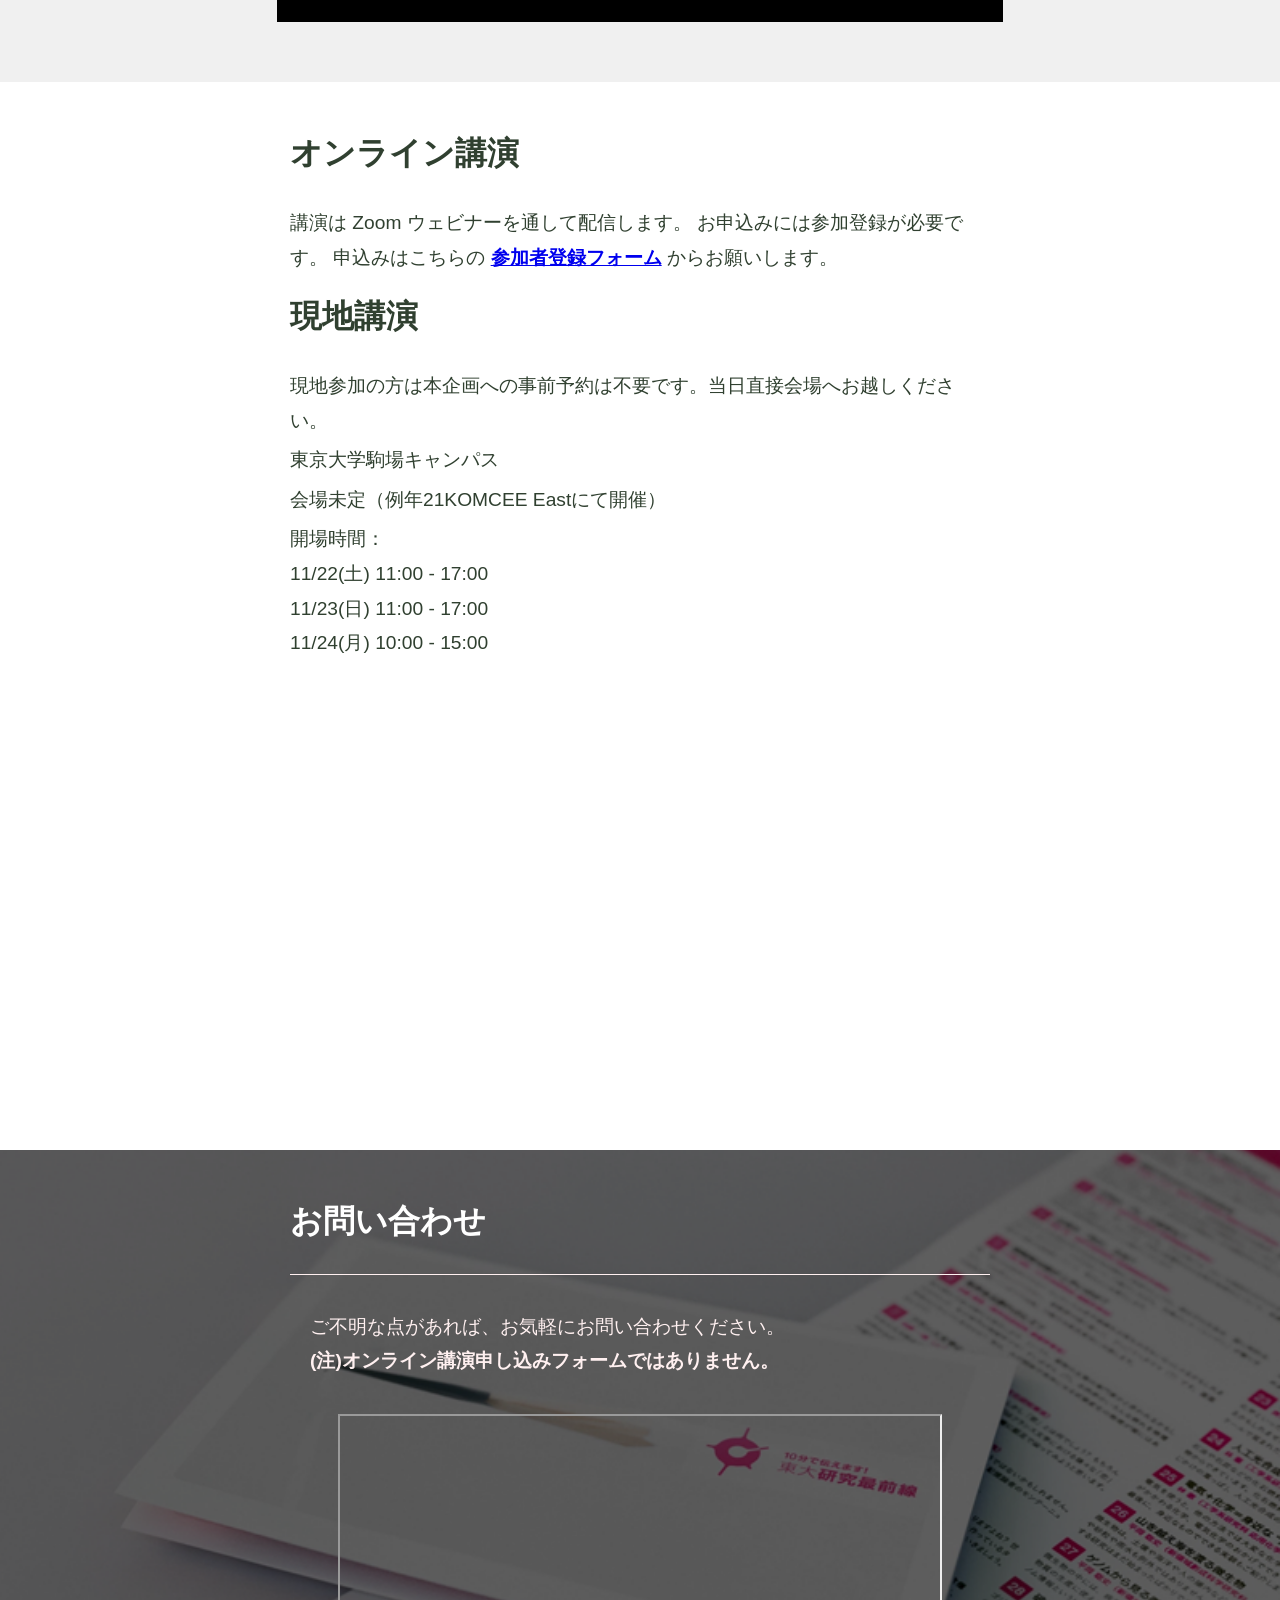
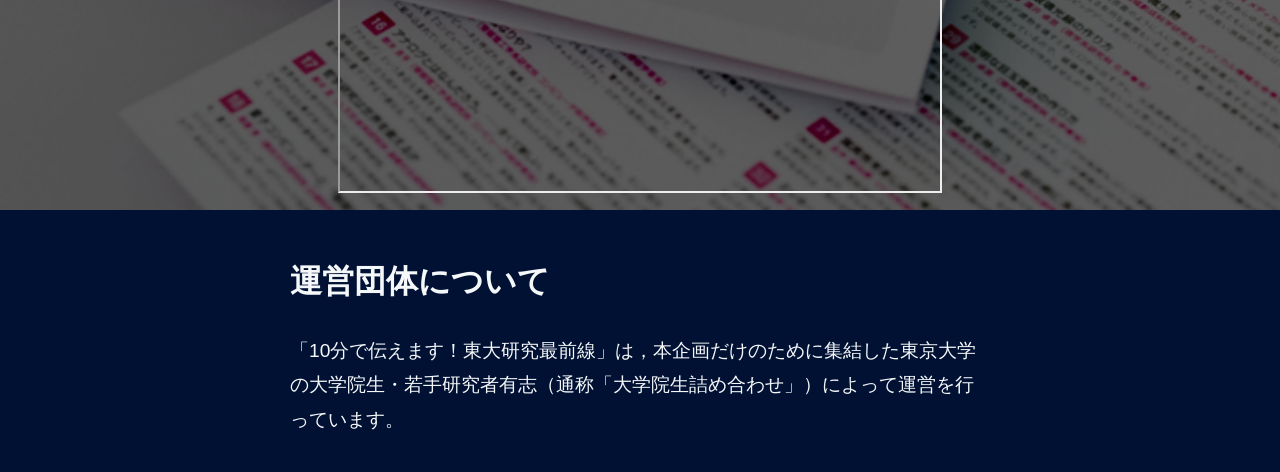
==== commit 2c97f922: "開場時間の修正" ====
--- a/index.html
+++ b/index.html
@@ -141,7 +141,7 @@
                 開場時間：<br>
                 11/22(土)  11:00 - 17:00<br>
                 11/23(日)  11:00 - 17:00<br>
-                11/24(月)  10:00 - 16:00<br>
+                11/24(月)  10:00 - 15:00<br>
             </p>
             <div id="access-googlemap">
                 <div class="remove-touch">
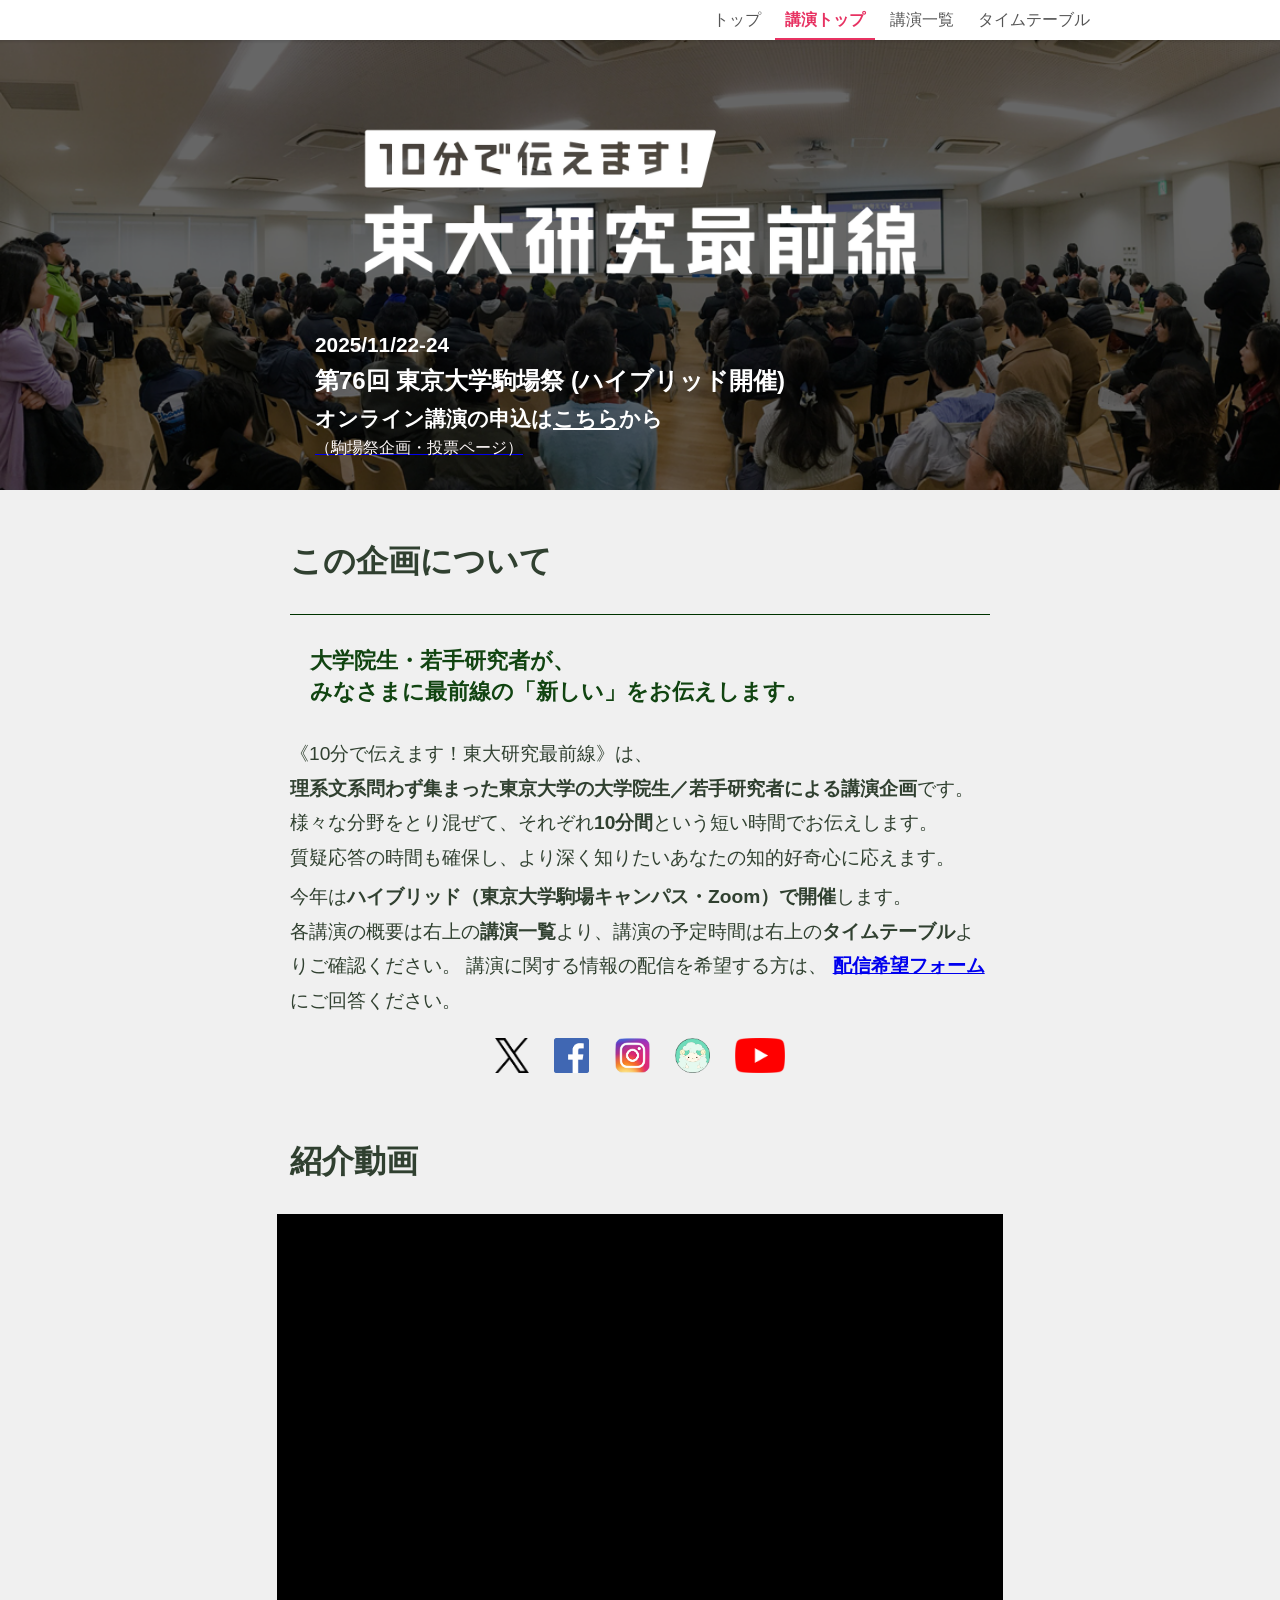
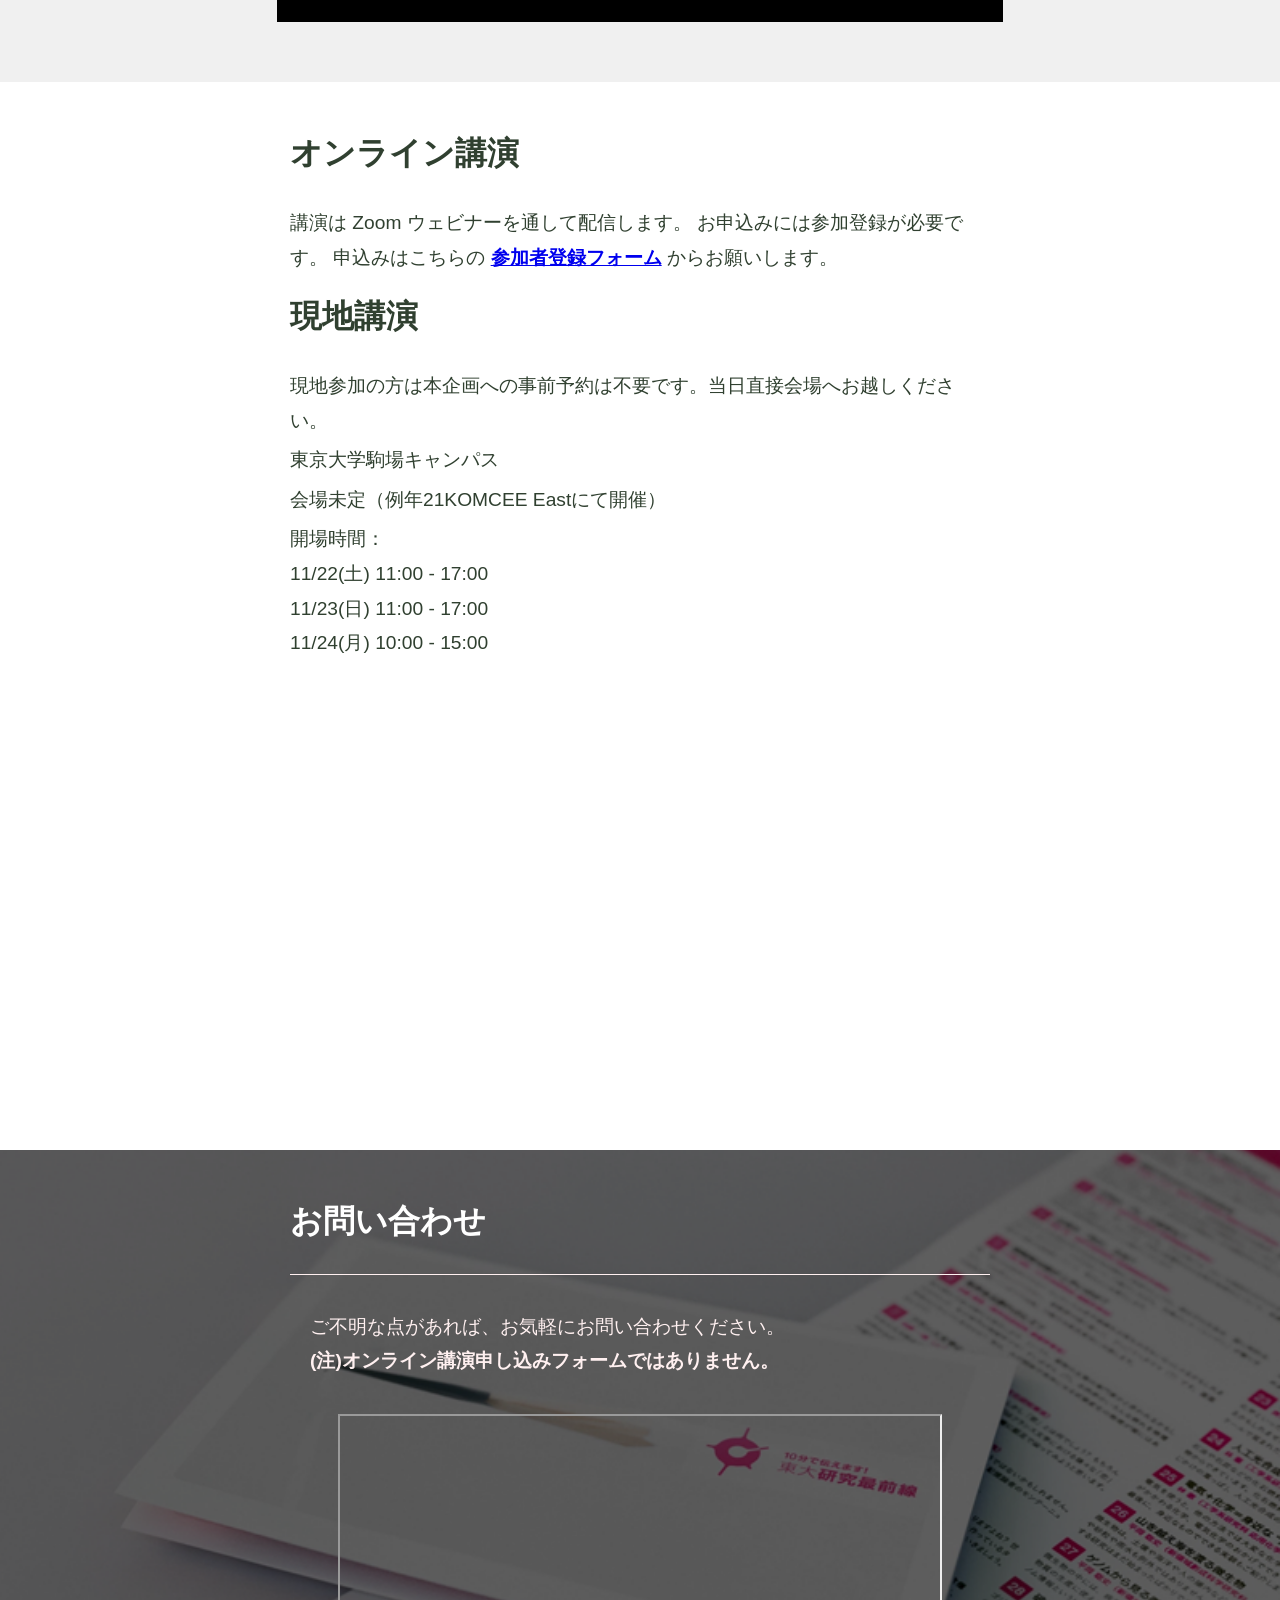
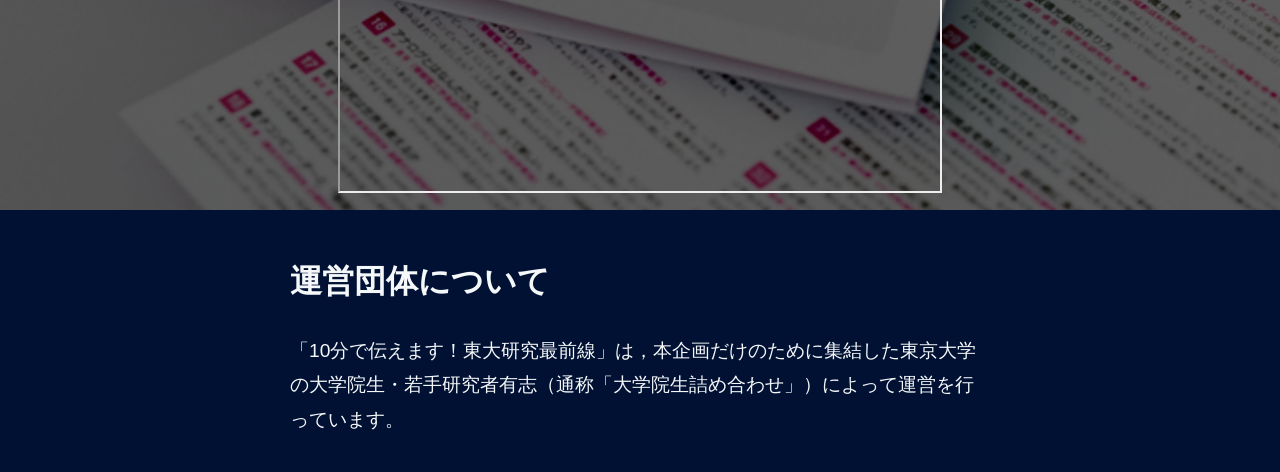
==== commit 3f27f551: "オンライン講演フォームをページ上部にも配置" ====
--- a/index.html
+++ b/index.html
@@ -57,7 +57,7 @@
             <div id="title-info">
                 <p>2025/11/22-24</p>
                 <h4>第76回&nbsp;東京大学駒場祭 (ハイブリッド開催)</h4> <!-- UPDATE -->
-                <!--<p>申込は<a href="https://ut-10min.github.io/registration/" style="color : #ffffff;">こちら</a>から</p>-->
+                <p>オンライン講演の申込は<a href="https://ut-10min.github.io/registration/" style="color : #ffffff;">こちら</a>から</p>
                 <a href="https://ut-10min.github.io/vote.html"><font color="#fffafa">（駒場祭企画・投票ページ）</font></a>
             </div>
         </div>
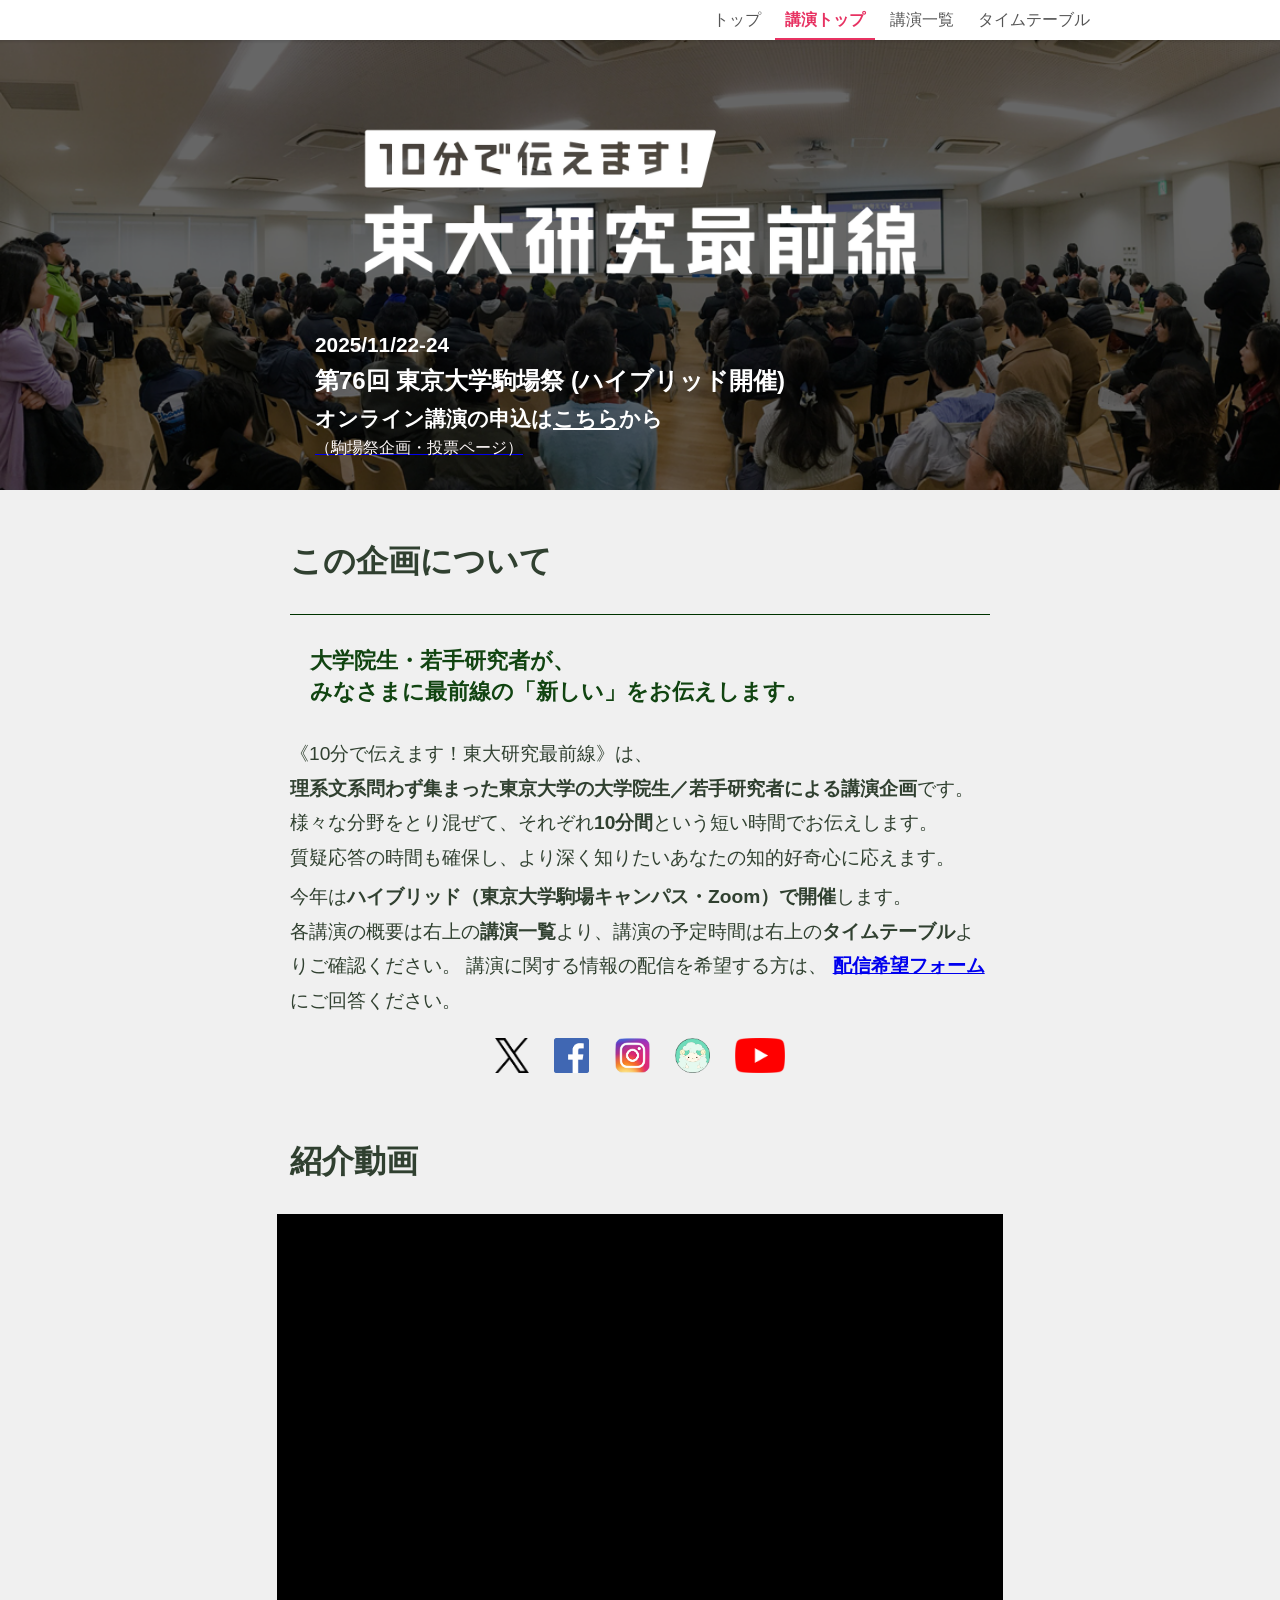
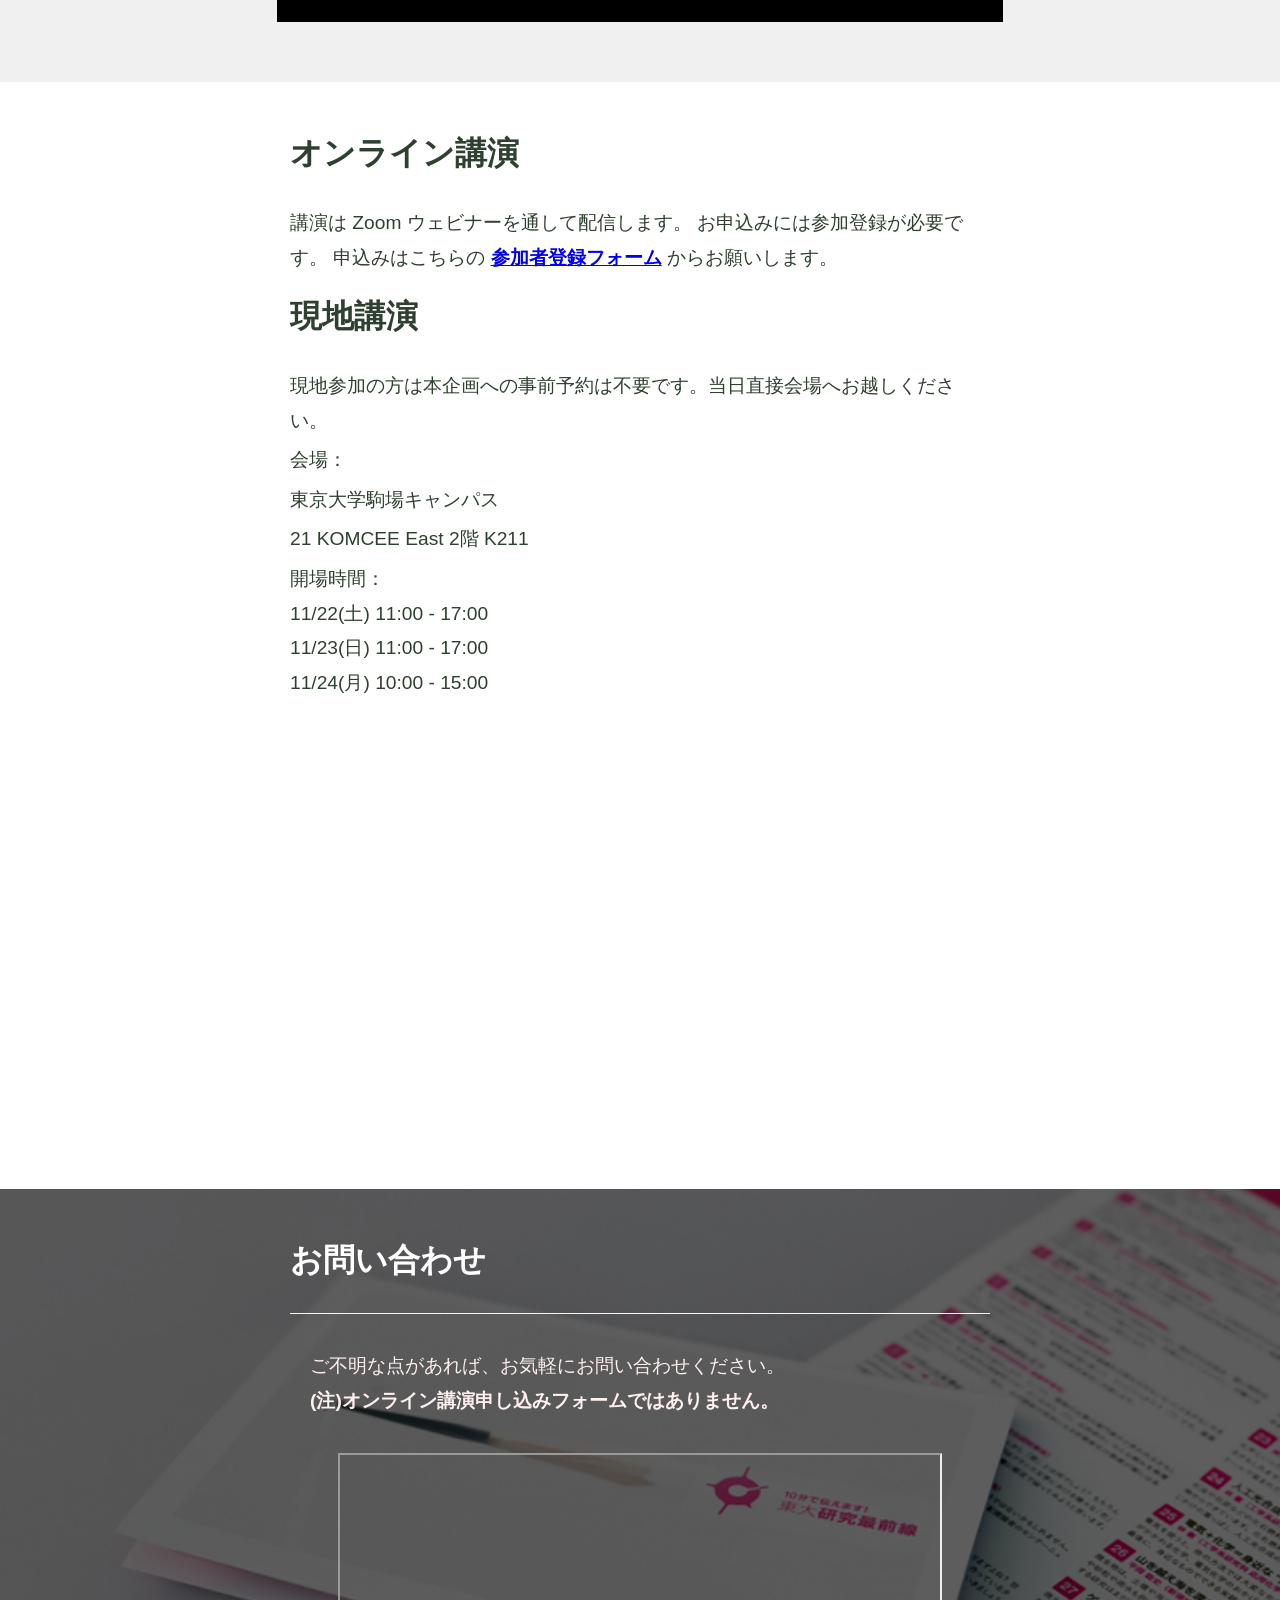
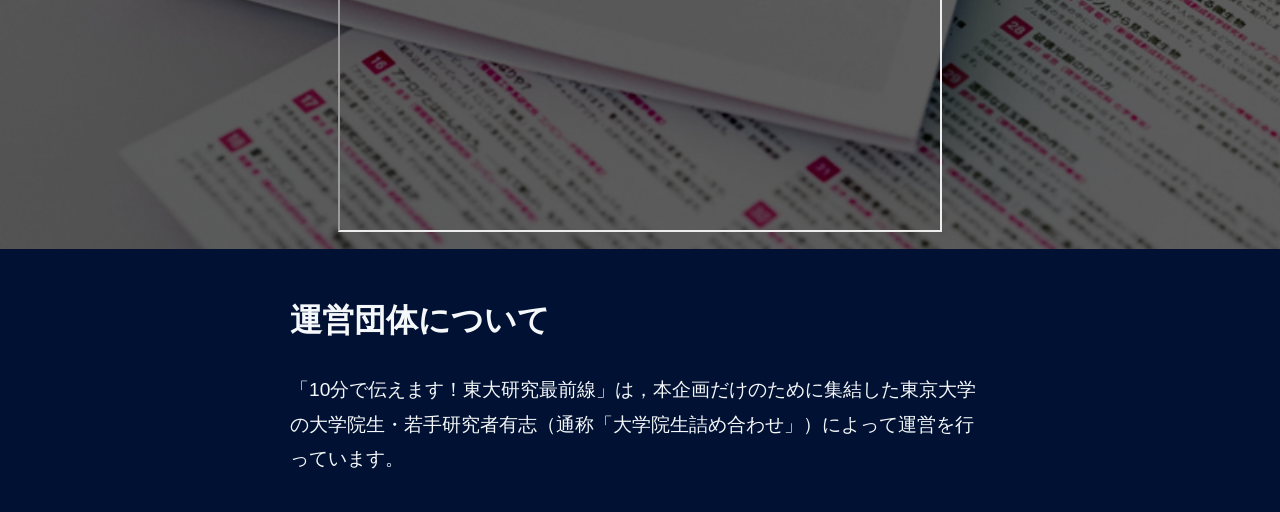
==== commit 0953f8b6: "会場を追記" ====
--- a/index.html
+++ b/index.html
@@ -124,16 +124,14 @@
             <p>
                 現地参加の方は本企画への事前予約は不要です。当日直接会場へお越しください。
             </p>
-            <!--
             <p>
                 会場：
             </p>
-            -->
             <p>
                 東京大学駒場キャンパス
             </p>
             <p>
-                会場未定（例年21KOMCEE Eastにて開催）
+                21 KOMCEE East 2階 K211
             </p>
             <p>
                 <!-- 開場時間：XX:00 - XX:00 -->
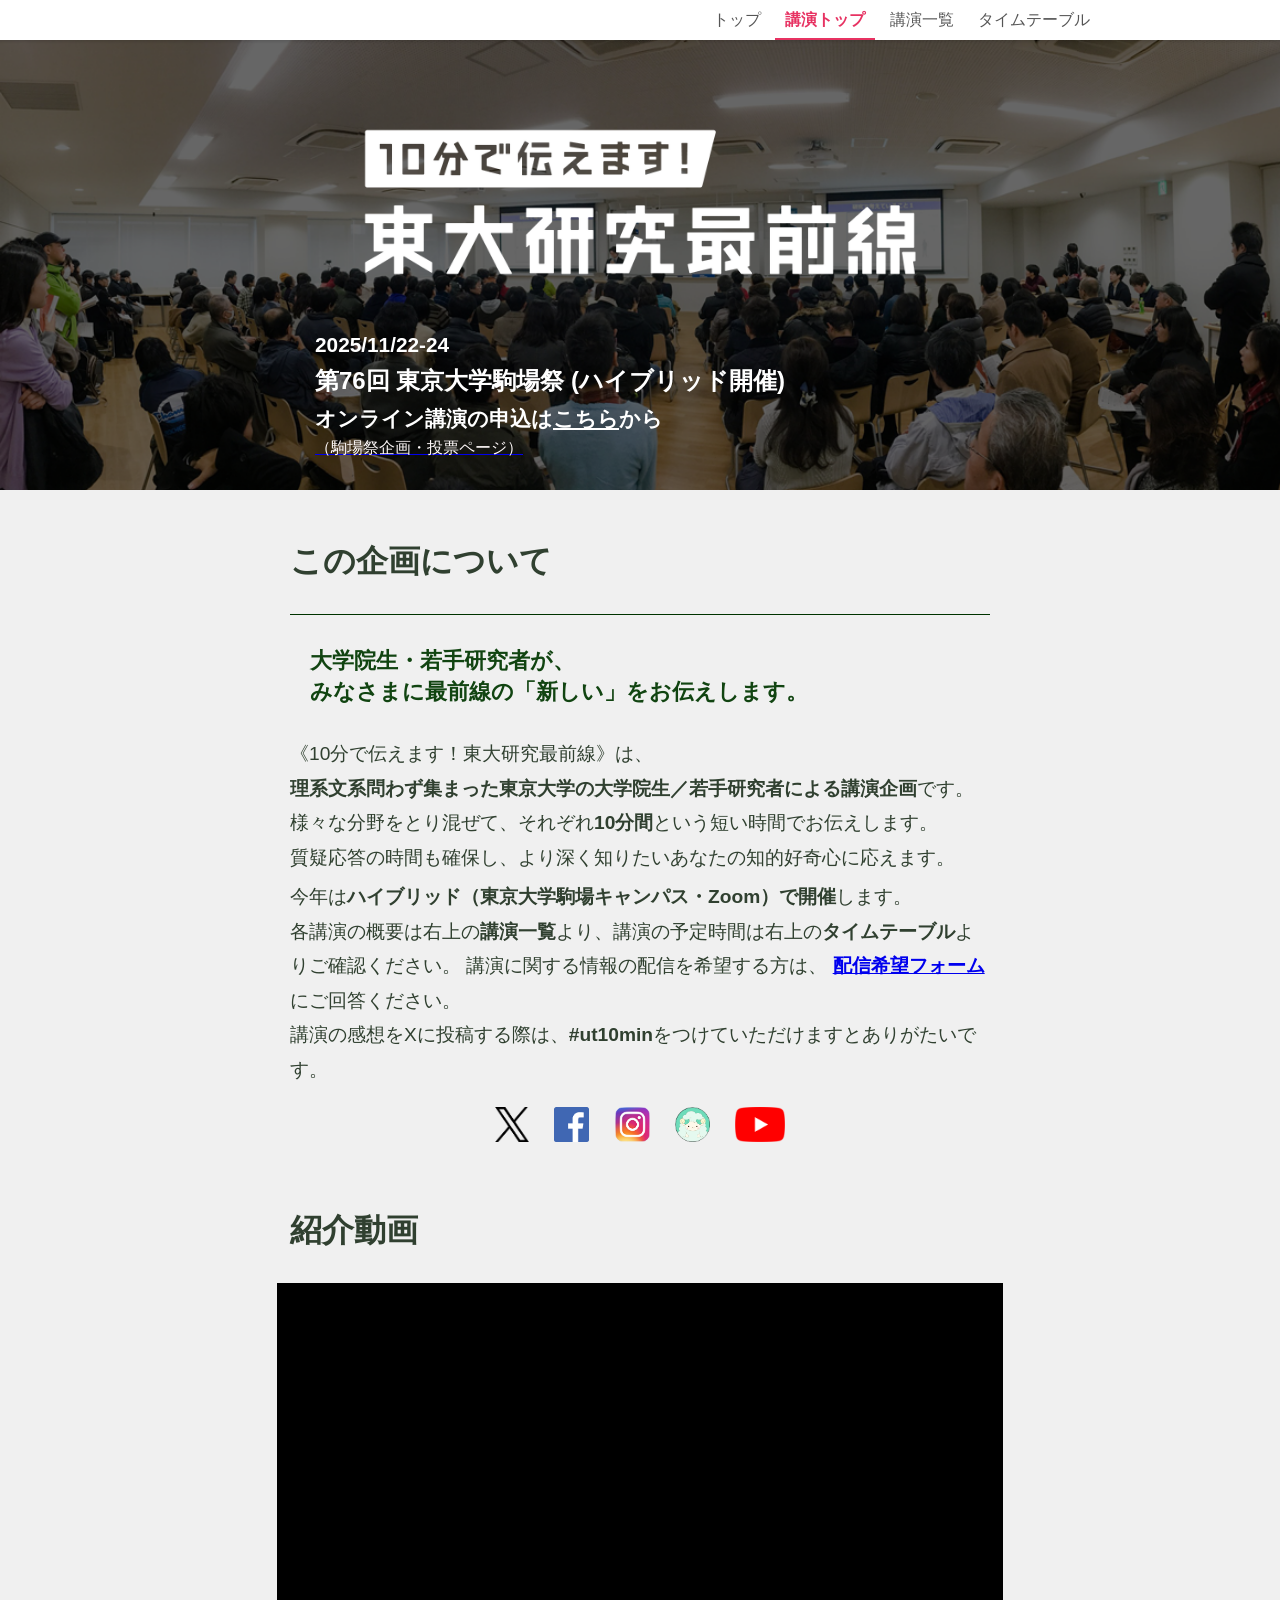
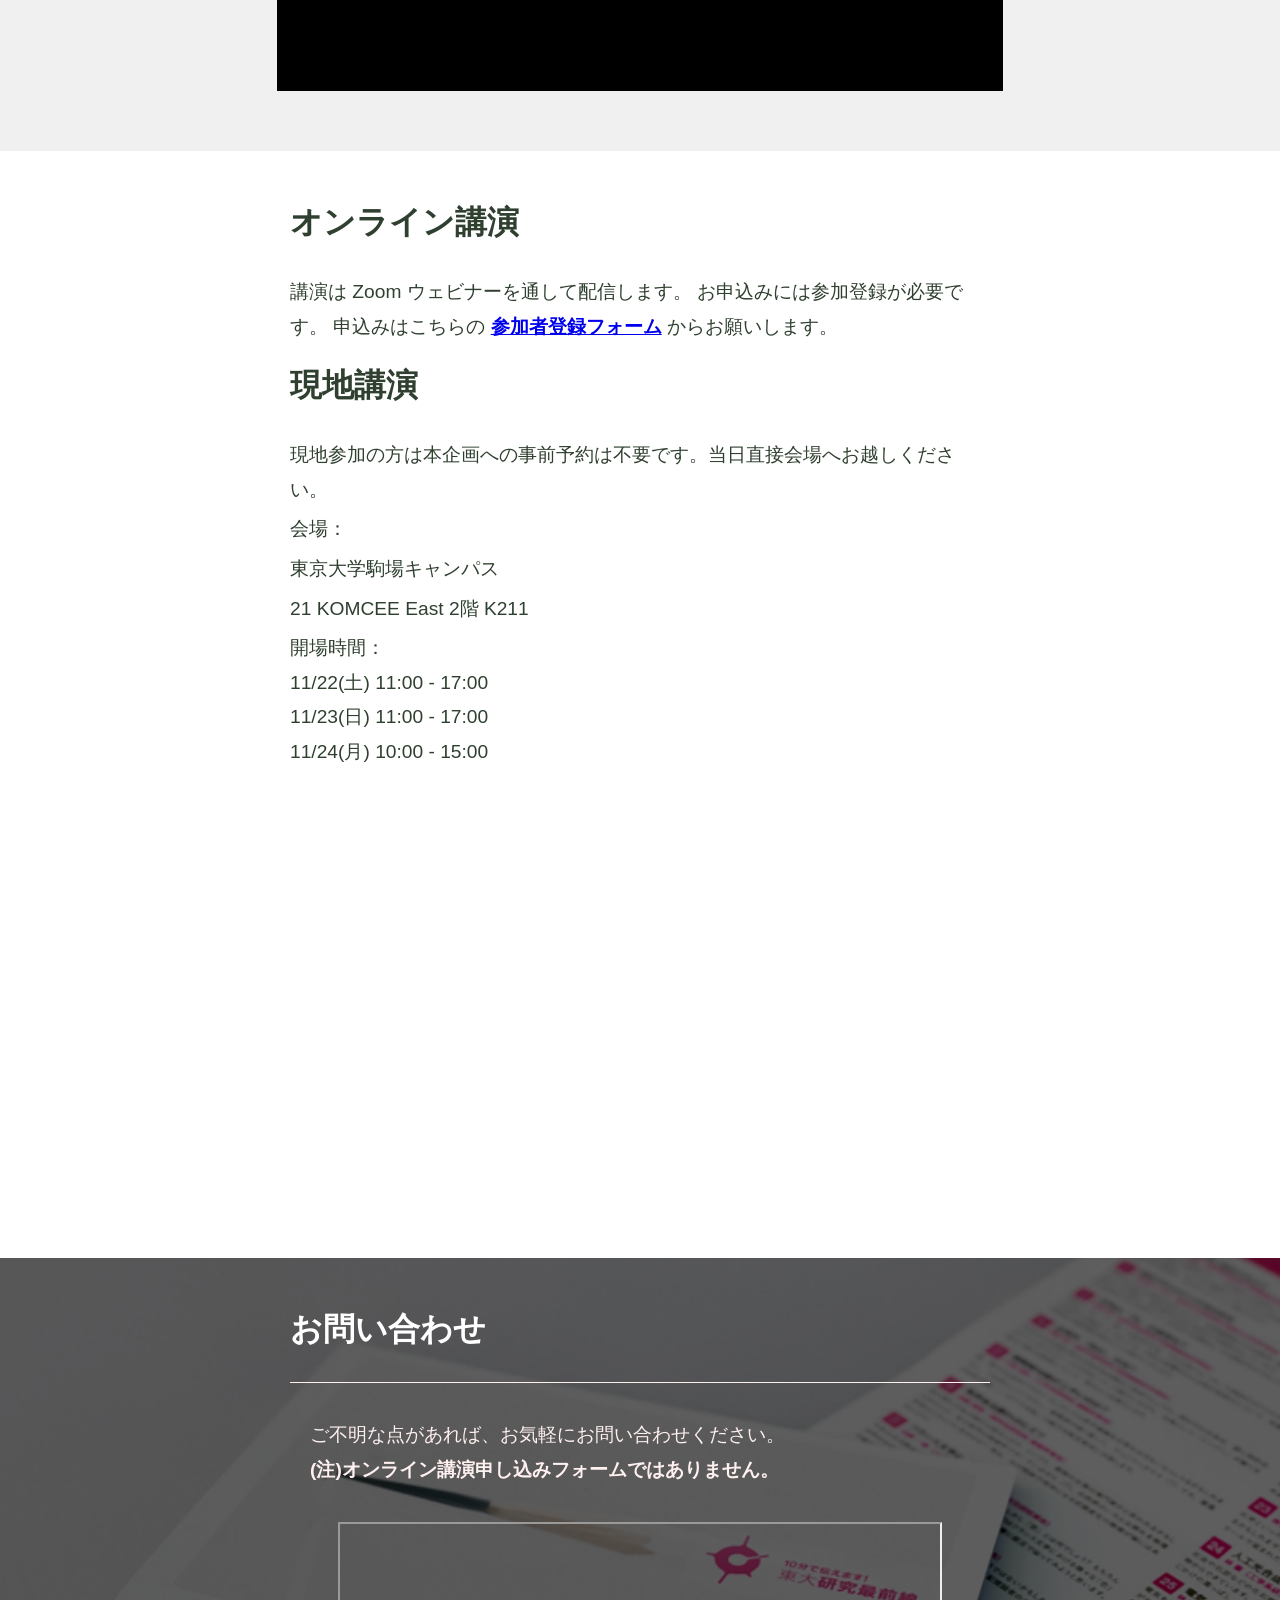
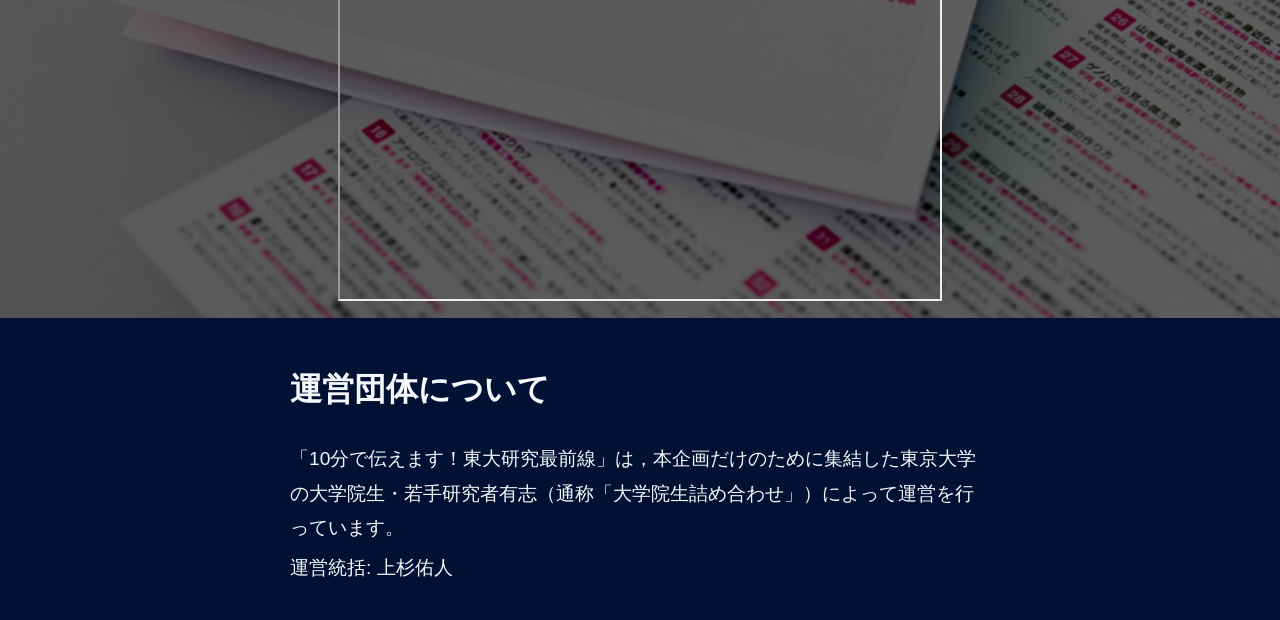
==== commit f763cbe9: "表示幅を調整" ====
--- a/index.html
+++ b/index.html
@@ -81,6 +81,8 @@
                 講演に関する情報の配信を希望する方は、
                 <b><a href="https://forms.gle/G6cRqaXvZD9eYeik9" target="_blank">配信希望フォーム</a></b>
                 にご回答ください。<br>
+                講演の感想をXに投稿する際は、<b>#ut10min</b>をつけていただけますとありがたいです。<br>
+
             </p>
             <p class="center" id="socialicons">
                 <a href="https://twitter.com/ut10min" target="_blank">
@@ -174,6 +176,7 @@
         <div class="full-article" id="article-us">
             <h2>運営団体について</h2>
             <p>「10分で伝えます！東大研究最前線」は，本企画だけのために集結した東京大学の大学院生・若手研究者有志（通称「大学院生詰め合わせ」）によって運営を行っています。</p>
+            <p> 運営統括: 上杉佑人 </p>
             <!-- <p>本団体では，企画に参加・協力してくださる院生（含: 六年制学科高学年生）の方を募集しています！お問い合わせフォームからお気軽にお声掛けください。</p> -->
         </div>
     </div>
